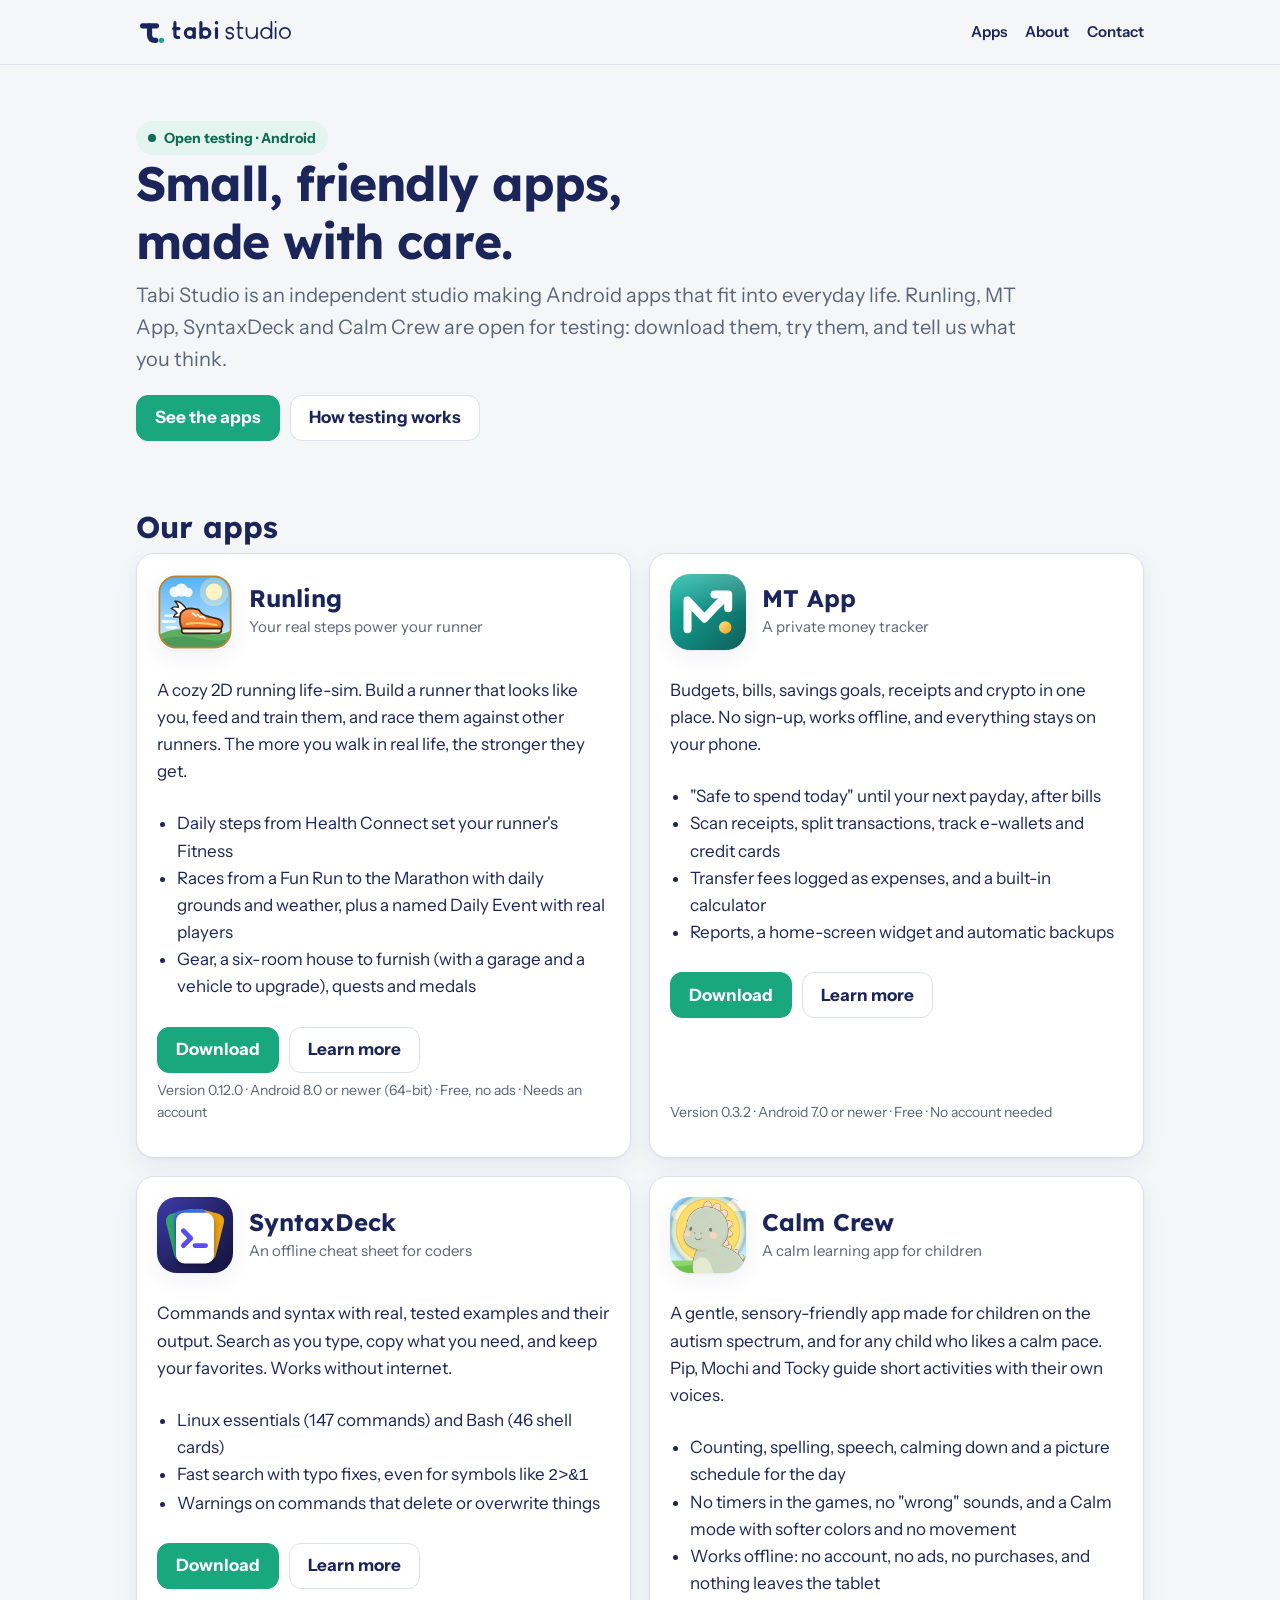
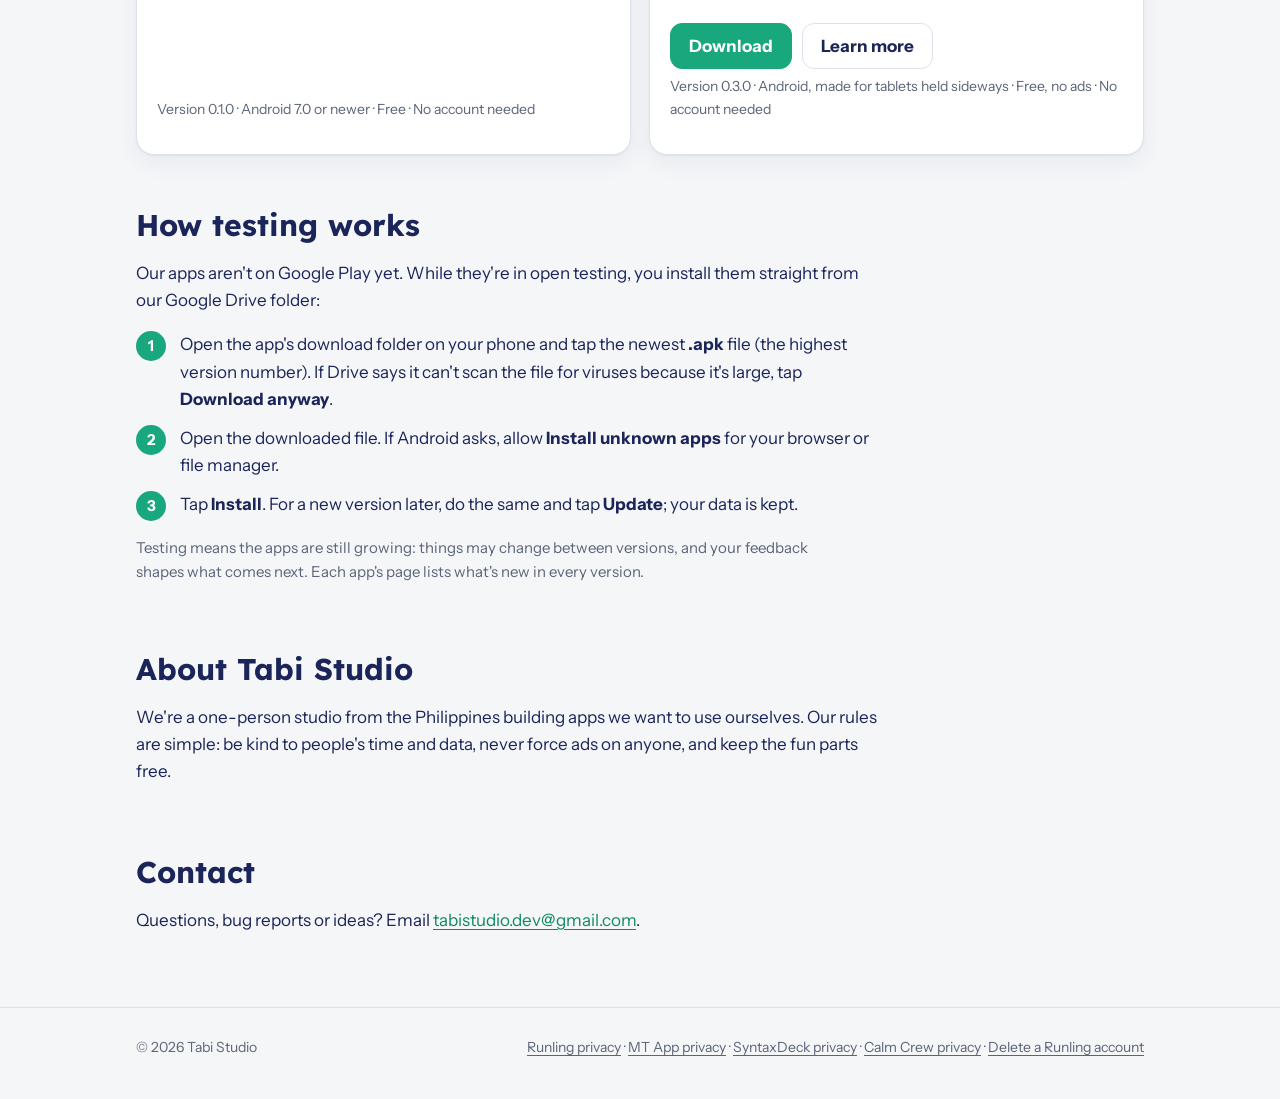
==== index.html @ c4db8eeb "updated Calm Crew to 0.3.0 LJT Co-Authored-By: Claude Opus 5.5 <noreply@anthropic.com>" ====
<!doctype html>
<html lang="en">
<head>
<meta charset="utf-8">
<meta name="viewport" content="width=device-width, initial-scale=1">
<title>Tabi Studio</title>
<meta name="description" content="Tabi Studio makes small, friendly Android apps: Runling, where your real steps power your runner, MT App, a private money tracker, SyntaxDeck, an offline cheat sheet for coders, and Calm Crew, a calm learning app for children. Runling, MT App, SyntaxDeck and Calm Crew are all open for testing.">
<meta property="og:title" content="Tabi Studio">
<meta property="og:description" content="Small, friendly Android apps: Runling, MT App, SyntaxDeck and Calm Crew are open for testing.">
<meta property="og:image" content="https://lextabi.github.io/tabistudio/assets/brand/social-card.png">
<link rel="icon" href="favicon-32.png" type="image/png">
<link rel="preconnect" href="https://fonts.googleapis.com">
<link rel="preconnect" href="https://fonts.gstatic.com" crossorigin>
<link rel="stylesheet" href="https://fonts.googleapis.com/css2?family=Instrument+Sans:wght@400;600;700&family=Lexend:wght@500;700&display=swap">
<link rel="stylesheet" href="style.css">
</head>
<body>
<header class="site-header">
  <div class="wrap">
    <a class="logo" href="./" aria-label="Tabi Studio home">
      <img class="on-light" src="assets/brand/tabi-lockup-color.svg" alt="tabi studio" width="159" height="30">
      <img class="on-dark" src="assets/brand/tabi-lockup-white.svg" alt="tabi studio" width="159" height="30">
    </a>
    <nav class="nav"><a href="#apps">Apps</a><a href="#about">About</a><a href="#contact">Contact</a></nav>
  </div>
</header>

<main class="site">
  <div class="wrap">
    <section class="hero">
      <span class="badge">Open testing · Android</span>
      <h1>Small, friendly apps,<br>made with care.</h1>
      <p class="lead">Tabi Studio is an independent studio making Android apps that fit into everyday life. Runling, MT App, SyntaxDeck and Calm Crew are open for testing: download them, try them, and tell us what you think.</p>
      <div class="buttons"><a class="btn primary" href="#apps">See the apps</a><a class="btn" href="#testing">How testing works</a></div>
    </section>

    <section id="apps">
      <h2>Our apps</h2>
      <div class="apps">
        <article class="card app-card">
          <div class="app-head">
            <img class="app-icon" src="assets/apps/runling.svg" alt="" width="76" height="76">
            <div><h3>Runling</h3><p>Your real steps power your runner</p></div>
          </div>
          <p>A cozy 2D running life-sim. Build a runner that looks like you, feed and train them, and race them against other runners. The more you walk in real life, the stronger they get.</p>
          <ul>
            <li>Daily steps from Health Connect set your runner's Fitness</li>
            <li>Races from a Fun Run to the Marathon with daily grounds and weather, plus a named Daily Event with real players</li>
            <li>Gear, a six-room house to furnish (with a garage and a vehicle to upgrade), quests and medals</li>
          </ul>
          <div class="buttons">
            <a class="btn primary" href="https://drive.google.com/drive/folders/1OKRJil2Vq85TlMJgisvNVxiQkPWyds1h?usp=sharing">Download</a>
            <a class="btn" href="runling/">Learn more</a>
          </div>
          <p class="meta">Version 0.12.0 · Android 8.0 or newer (64-bit) · Free, no ads · Needs an account</p>
        </article>

        <article class="card app-card">
          <div class="app-head">
            <img class="app-icon" src="assets/apps/mt-app.svg" alt="" width="76" height="76">
            <div><h3>MT App</h3><p>A private money tracker</p></div>
          </div>
          <p>Budgets, bills, savings goals, receipts and crypto in one place. No sign-up, works offline, and everything stays on your phone.</p>
          <ul>
            <li>"Safe to spend today" until your next payday, after bills</li>
            <li>Scan receipts, split transactions, track e-wallets and credit cards</li>
            <li>Transfer fees logged as expenses, and a built-in calculator</li>
            <li>Reports, a home-screen widget and automatic backups</li>
          </ul>
          <div class="buttons">
            <a class="btn primary" href="https://drive.google.com/drive/folders/1sWWszXSHRBOq0uFsS5x2ZFQ3K0VYuake?usp=sharing">Download</a>
            <a class="btn" href="mt-app/">Learn more</a>
          </div>
          <p class="meta">Version 0.3.2 · Android 7.0 or newer · Free · No account needed</p>
        </article>

        <article class="card app-card">
          <div class="app-head">
            <img class="app-icon" src="assets/apps/syntaxdeck.svg" alt="" width="76" height="76">
            <div><h3>SyntaxDeck</h3><p>An offline cheat sheet for coders</p></div>
          </div>
          <p>Commands and syntax with real, tested examples and their output. Search as you type, copy what you need, and keep your favorites. Works without internet.</p>
          <ul>
            <li>Linux essentials (147 commands) and Bash (46 shell cards)</li>
            <li>Fast search with typo fixes, even for symbols like <code>2&gt;&amp;1</code></li>
            <li>Warnings on commands that delete or overwrite things</li>
          </ul>
          <div class="buttons">
            <a class="btn primary" href="https://drive.google.com/drive/folders/1hxsgpmCCn9-vb1rR1pMUIoz9_aeh5L5P?usp=sharing">Download</a>
            <a class="btn" href="syntaxdeck/">Learn more</a>
          </div>
          <p class="meta">Version 0.1.0 · Android 7.0 or newer · Free · No account needed</p>
        </article>

        <article class="card app-card">
          <div class="app-head">
            <img class="app-icon" src="assets/apps/calm-crew.png" alt="" width="76" height="76">
            <div><h3>Calm Crew</h3><p>A calm learning app for children</p></div>
          </div>
          <p>A gentle, sensory-friendly app made for children on the autism spectrum, and for any child who likes a calm pace. Pip, Mochi and Tocky guide short activities with their own voices.</p>
          <ul>
            <li>Counting, spelling, speech, calming down and a picture schedule for the day</li>
            <li>No timers in the games, no "wrong" sounds, and a Calm mode with softer colors and no movement</li>
            <li>Works offline: no account, no ads, no purchases, and nothing leaves the tablet</li>
          </ul>
          <div class="buttons">
            <a class="btn primary" href="https://drive.google.com/drive/folders/1st54mq-C1MLj0puG_kujj8EophPT99qO?usp=sharing">Download</a>
            <a class="btn" href="calm-crew/">Learn more</a>
          </div>
          <p class="meta">Version 0.3.0 · Android, made for tablets held sideways · Free, no ads · No account needed</p>
        </article>
      </div>
    </section>

    <section id="testing">
      <h2>How testing works</h2>
      <p>Our apps aren't on Google Play yet. While they're in open testing, you install them straight from our Google Drive folder:</p>
      <ol class="steps">
        <li>Open the app's download folder on your phone and tap the newest <strong>.apk</strong> file (the highest version number). If Drive says it can't scan the file for viruses because it's large, tap <strong>Download anyway</strong>.</li>
        <li>Open the downloaded file. If Android asks, allow <strong>Install unknown apps</strong> for your browser or file manager.</li>
        <li>Tap <strong>Install</strong>. For a new version later, do the same and tap <strong>Update</strong>; your data is kept.</li>
      </ol>
      <p class="muted">Testing means the apps are still growing: things may change between versions, and your feedback shapes what comes next. Each app's page lists what's new in every version.</p>
    </section>

    <section id="about">
      <h2>About Tabi Studio</h2>
      <p>We're a one-person studio from the Philippines building apps we want to use ourselves. Our rules are simple: be kind to people's time and data, never force ads on anyone, and keep the fun parts free.</p>
    </section>

    <section id="contact">
      <h2>Contact</h2>
      <p>Questions, bug reports or ideas? Email <a href="mailto:tabistudio.dev@gmail.com">tabistudio.dev@gmail.com</a>.</p>
    </section>
  </div>
</main>

<footer class="site-footer">
  <div class="wrap">
    <span>&copy; 2026 Tabi Studio</span>
    <span><a href="runling/privacy.html">Runling privacy</a> · <a href="mt-app/#privacy">MT App privacy</a> · <a href="syntaxdeck/#privacy">SyntaxDeck privacy</a> · <a href="calm-crew/privacy.html">Calm Crew privacy</a> · <a href="runling/delete-account.html">Delete a Runling account</a></span>
  </div>
</footer>
</body>
</html>
---- style.css ----
/* Tabi Studio website (GitHub Pages). Brand kit v1: Indigo ink, Jade, Paper, Slate;
   Lexend for headings, Instrument Sans for text. Light and dark, phone first. */

:root {
  --ink: #1B2559;
  --jade: #19A77E;
  --jade-strong: #128763;
  --paper: #F4F6F8;
  --slate: #5B6478;
  --bg: var(--paper);
  --surface: #FFFFFF;
  --text: var(--ink);
  --muted: var(--slate);
  --line: #DDE2EA;
  --accent: var(--jade);
  --accent-text: #FFFFFF;
  --link: var(--jade-strong);
  --badge-bg: #E3F5EE;
  --badge-text: #0F6B51;
  --shadow: 0 1px 2px rgba(27, 37, 89, 0.06), 0 8px 24px rgba(27, 37, 89, 0.06);
  --radius: 18px;
  color-scheme: light;
}

@media (prefers-color-scheme: dark) {
  :root:not([data-theme="light"]) {
    --bg: #11173A;
    --surface: #1A2250;
    --text: #EEF1F8;
    --muted: #A7AEC6;
    --line: #2C3569;
    --accent: #3DCB9E;
    --accent-text: #0D1330;
    --link: #3DCB9E;
    --badge-bg: #173F43;
    --badge-text: #7BE3C1;
    --shadow: 0 1px 2px rgba(0, 0, 0, 0.3), 0 8px 24px rgba(0, 0, 0, 0.25);
    color-scheme: dark;
  }
}
:root[data-theme="dark"] {
  --bg: #11173A; --surface: #1A2250; --text: #EEF1F8; --muted: #A7AEC6; --line: #2C3569;
  --accent: #3DCB9E; --accent-text: #0D1330; --link: #3DCB9E; --badge-bg: #173F43; --badge-text: #7BE3C1;
  color-scheme: dark;
}

* { box-sizing: border-box; }
html { -webkit-text-size-adjust: 100%; }
body {
  margin: 0;
  background: var(--bg);
  color: var(--text);
  font: 17px/1.6 "Instrument Sans", system-ui, -apple-system, "Segoe UI", Roboto, sans-serif;
}
img { max-width: 100%; height: auto; }
a { color: var(--link); text-underline-offset: 3px; }
h1, h2, h3 { font-family: "Lexend", "Instrument Sans", system-ui, sans-serif; line-height: 1.2; margin: 0 0 8px; }
h1 { font-size: clamp(32px, 6vw, 48px); letter-spacing: -0.02em; }
h2 { font-size: clamp(24px, 4vw, 30px); margin-top: 8px; }
h3 { font-size: 20px; }
p, li { max-width: 68ch; }
.muted { color: var(--muted); font-size: 15px; }

/* Layout */
.wrap { max-width: 1040px; margin: 0 auto; padding: 0 16px; }
main { padding: 8px 0 48px; }
section { padding: 36px 0 8px; }

/* Header */
.site-header { position: sticky; top: 0; z-index: 10; background: color-mix(in srgb, var(--bg) 88%, transparent);
  backdrop-filter: blur(10px); border-bottom: 1px solid var(--line); }
.site-header .wrap { display: flex; align-items: center; justify-content: space-between; gap: 12px; height: 64px; }
.logo { display: inline-flex; align-items: center; }
.logo img { height: 30px; width: auto; }
.logo .on-dark { display: none; }
@media (prefers-color-scheme: dark) { :root:not([data-theme="light"]) .logo .on-light { display: none; } :root:not([data-theme="light"]) .logo .on-dark { display: inline; } }
:root[data-theme="dark"] .logo .on-light { display: none; }
:root[data-theme="dark"] .logo .on-dark { display: inline; }
.nav { display: flex; gap: 18px; font-weight: 600; font-size: 15px; }
.nav a { color: var(--text); text-decoration: none; }
.nav a:hover { color: var(--link); }

/* Hero */
.hero { padding: 48px 0 24px; }
.hero p.lead { font-size: 20px; color: var(--muted); margin: 8px 0 20px; }
.badge { display: inline-flex; align-items: center; gap: 8px; background: var(--badge-bg); color: var(--badge-text);
  font-weight: 700; font-size: 14px; padding: 6px 12px; border-radius: 999px; }
.badge::before { content: ""; width: 8px; height: 8px; border-radius: 50%; background: currentColor; }

/* Buttons */
.buttons { display: flex; flex-wrap: wrap; gap: 10px; margin-top: 14px; }
.btn { display: inline-flex; align-items: center; justify-content: center; gap: 8px; min-height: 46px; padding: 0 18px;
  border-radius: 12px; font-weight: 700; text-decoration: none; border: 1.5px solid var(--line); color: var(--text); background: var(--surface); }
.btn:hover { border-color: var(--accent); }
.btn.primary { background: var(--accent); color: var(--accent-text); border-color: var(--accent); }
.btn.primary:hover { filter: brightness(1.05); }

/* Cards */
.card { background: var(--surface); border: 1px solid var(--line); border-radius: var(--radius); padding: 20px; margin: 16px 0; box-shadow: var(--shadow); }
.apps { display: grid; grid-template-columns: 1fr; gap: 18px; }
@media (min-width: 820px) { .apps { grid-template-columns: 1fr 1fr; } }
.app-card { display: flex; flex-direction: column; margin: 0; }
.app-head { display: flex; gap: 16px; align-items: center; margin-bottom: 10px; }
.app-icon { width: 76px; height: 76px; border-radius: 20px; flex: none; box-shadow: var(--shadow); }
.app-head h3 { margin: 0; font-size: 24px; }
.app-head p { margin: 2px 0 0; color: var(--muted); font-size: 15px; }
.app-card ul { padding-left: 20px; margin: 8px 0 12px; }
.app-card .meta { color: var(--muted); font-size: 14px; margin-top: auto; padding-top: 6px; }

/* Screenshots: a row that scrolls sideways on phones */
.shots { display: flex; gap: 14px; overflow-x: auto; padding: 6px 2px 14px; scroll-snap-type: x mandatory; }
.shots img { height: 420px; width: auto; border-radius: 16px; border: 1px solid var(--line); scroll-snap-align: start; flex: none; }
@media (max-width: 600px) { .shots img { height: 340px; } }

/* Steps and features */
.steps { counter-reset: step; list-style: none; padding: 0; }
.steps li { counter-increment: step; position: relative; padding-left: 44px; margin: 12px 0; }
.steps li::before { content: counter(step); position: absolute; left: 0; top: 0; width: 30px; height: 30px; border-radius: 50%;
  background: var(--accent); color: var(--accent-text); font-weight: 800; display: grid; place-items: center; font-size: 15px; }
.features { display: grid; grid-template-columns: 1fr; gap: 12px; }
@media (min-width: 720px) { .features { grid-template-columns: 1fr 1fr; } }
.features .card { margin: 0; }
.features h3 { font-size: 17px; margin-bottom: 4px; }
.features p { margin: 0; color: var(--muted); font-size: 15px; }

/* Tables (privacy pages) */
table { border-collapse: collapse; width: 100%; font-size: 15px; }
th, td { text-align: left; vertical-align: top; padding: 9px 10px; border-bottom: 1px solid var(--line); }
.table-wrap { overflow-x: auto; }

/* Older page header (privacy pages) */
header:not(.site-header) { display: flex; align-items: baseline; justify-content: space-between; gap: 12px; flex-wrap: wrap; margin: 24px 0; }
header a.brand { font-family: "Lexend", sans-serif; font-weight: 700; color: var(--text); text-decoration: none; font-size: 20px; }
body > main:not(.site) { max-width: 760px; margin: 0 auto; padding: 0 16px 64px; }
body > main:not(.site) h2 { margin-top: 32px; }

/* Footer */
.site-footer { border-top: 1px solid var(--line); padding: 28px 0 40px; color: var(--muted); font-size: 14px; }
.site-footer .wrap { display: flex; flex-wrap: wrap; justify-content: space-between; gap: 12px; }
.site-footer a { color: var(--muted); }
footer:not(.site-footer) { margin-top: 48px; color: var(--muted); font-size: 14px; }

/* Narrow phones (360-420 px): a smaller logo and menu, and long file names may wrap. */
@media (max-width: 420px) {
  .logo img { height: 25px; }
  .nav { gap: 12px; font-size: 14px; }
}
code { overflow-wrap: anywhere; }
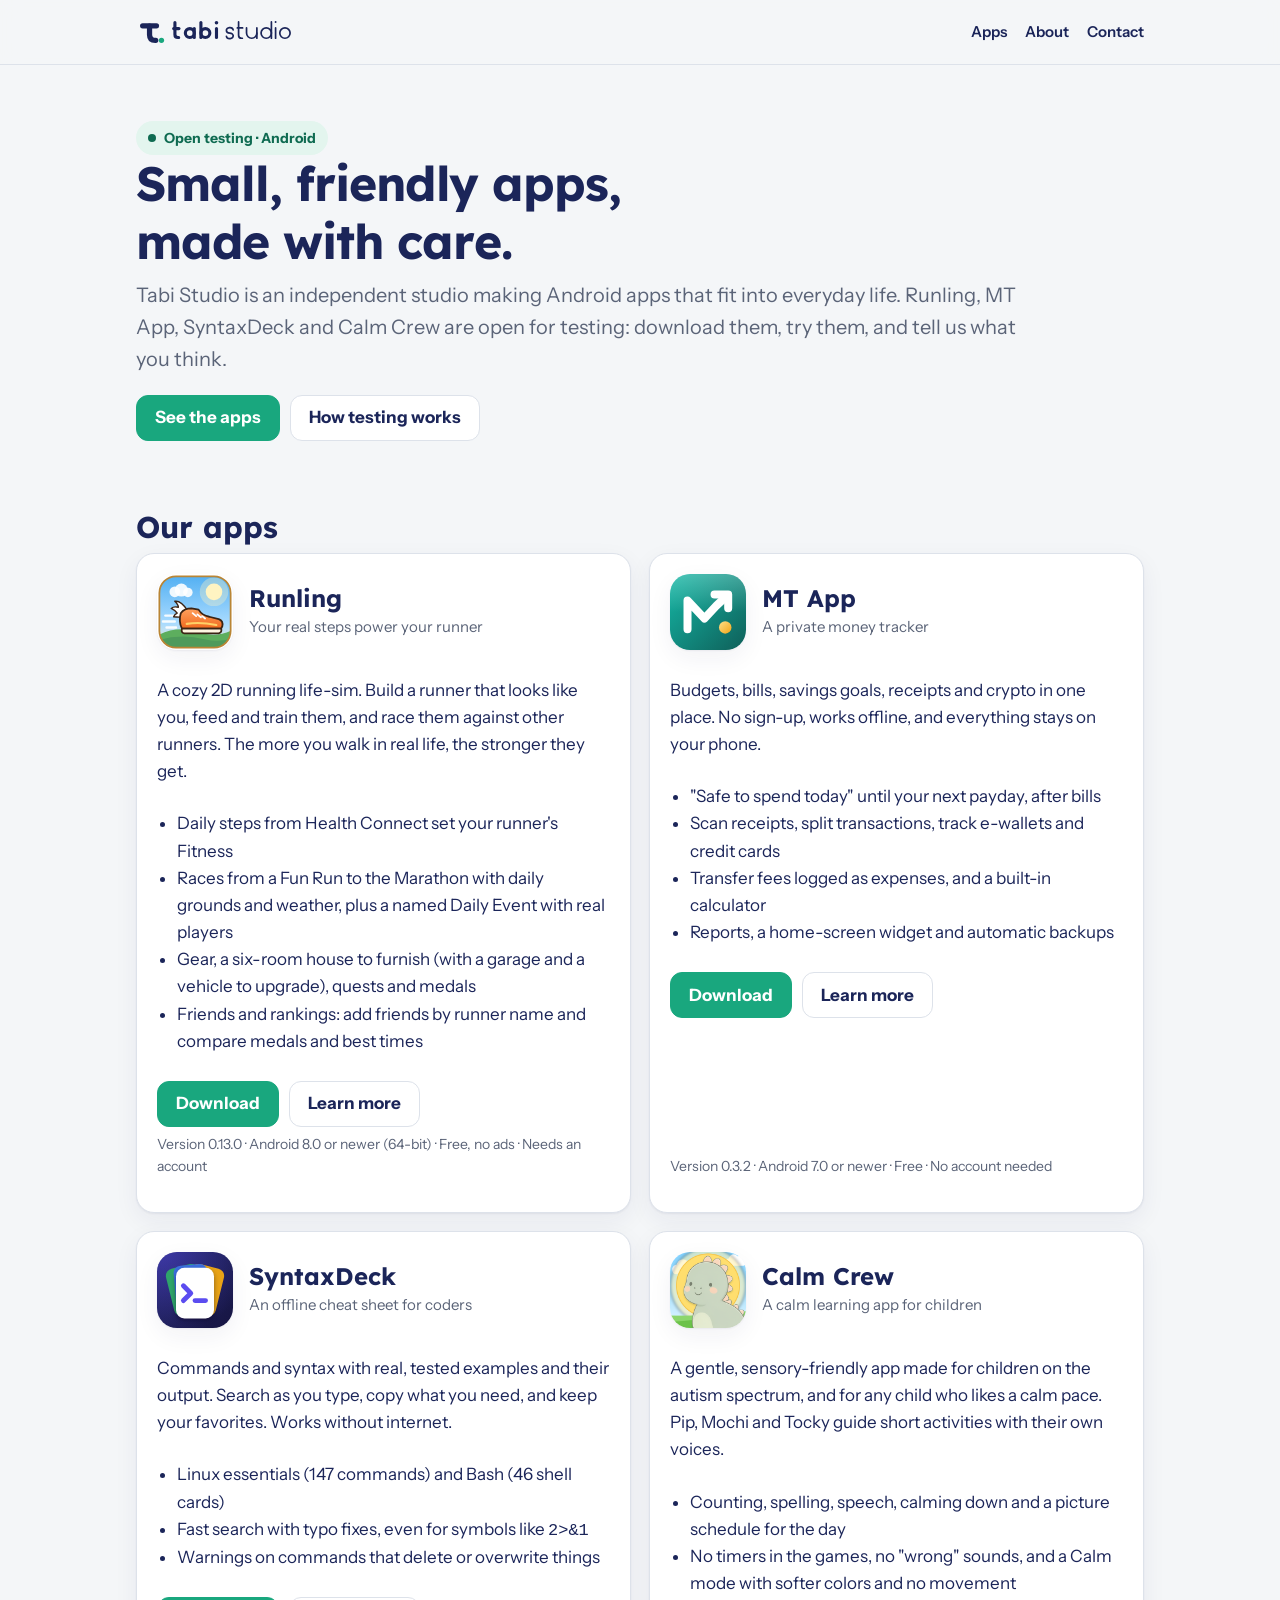
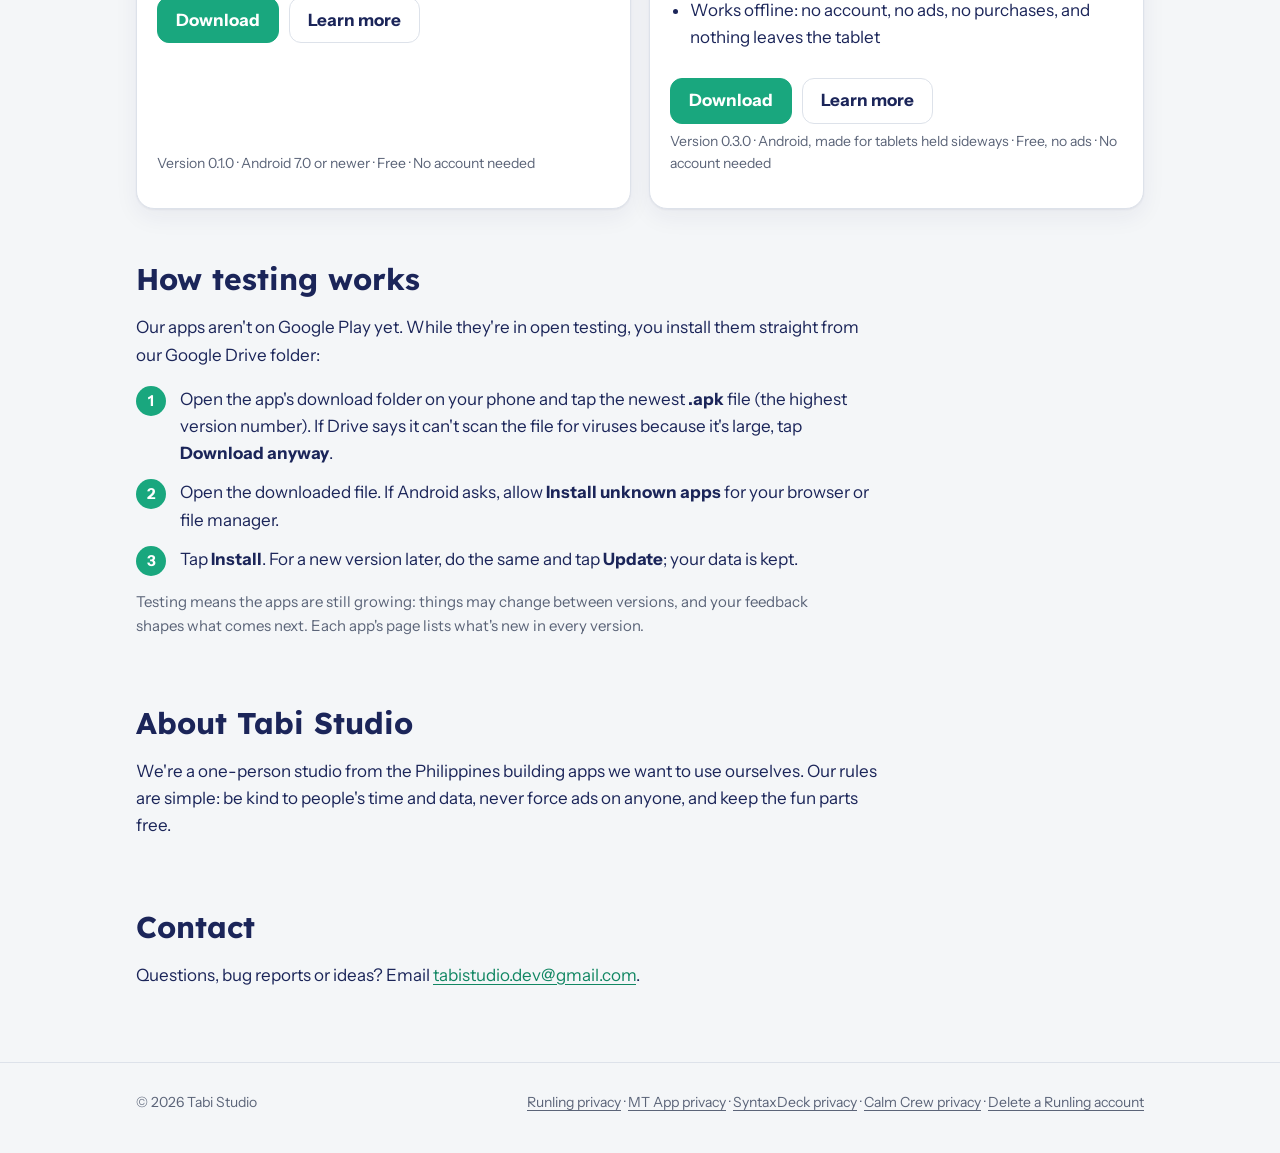
==== commit b48afe2c: "updated Runling to 0.13.0 LJT Changelog entry with the APK checksum, version on the home card and Ru" ====
--- a/index.html
+++ b/index.html
@@ -47,12 +47,13 @@
             <li>Daily steps from Health Connect set your runner's Fitness</li>
             <li>Races from a Fun Run to the Marathon with daily grounds and weather, plus a named Daily Event with real players</li>
             <li>Gear, a six-room house to furnish (with a garage and a vehicle to upgrade), quests and medals</li>
+            <li>Friends and rankings: add friends by runner name and compare medals and best times</li>
           </ul>
           <div class="buttons">
             <a class="btn primary" href="https://drive.google.com/drive/folders/1OKRJil2Vq85TlMJgisvNVxiQkPWyds1h?usp=sharing">Download</a>
             <a class="btn" href="runling/">Learn more</a>
           </div>
-          <p class="meta">Version 0.12.0 · Android 8.0 or newer (64-bit) · Free, no ads · Needs an account</p>
+          <p class="meta">Version 0.13.0 · Android 8.0 or newer (64-bit) · Free, no ads · Needs an account</p>
         </article>
 
         <article class="card app-card">
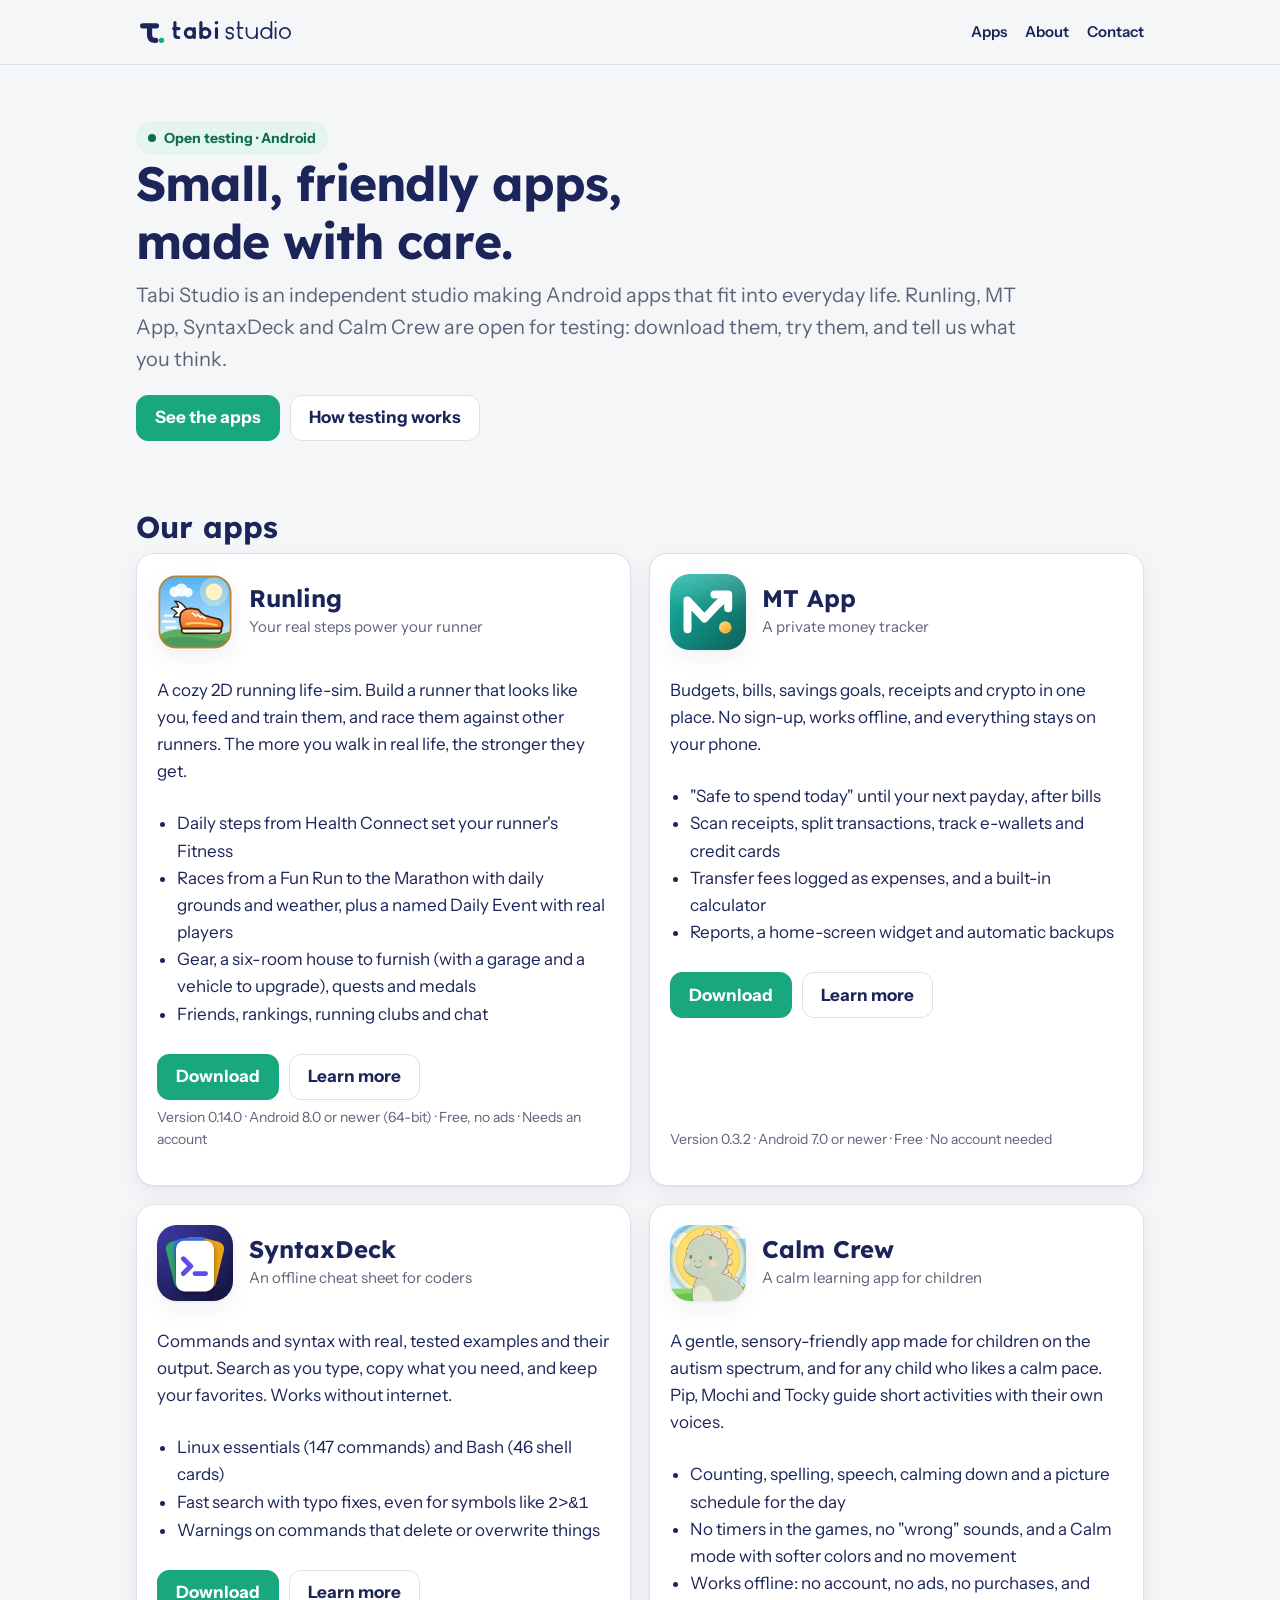
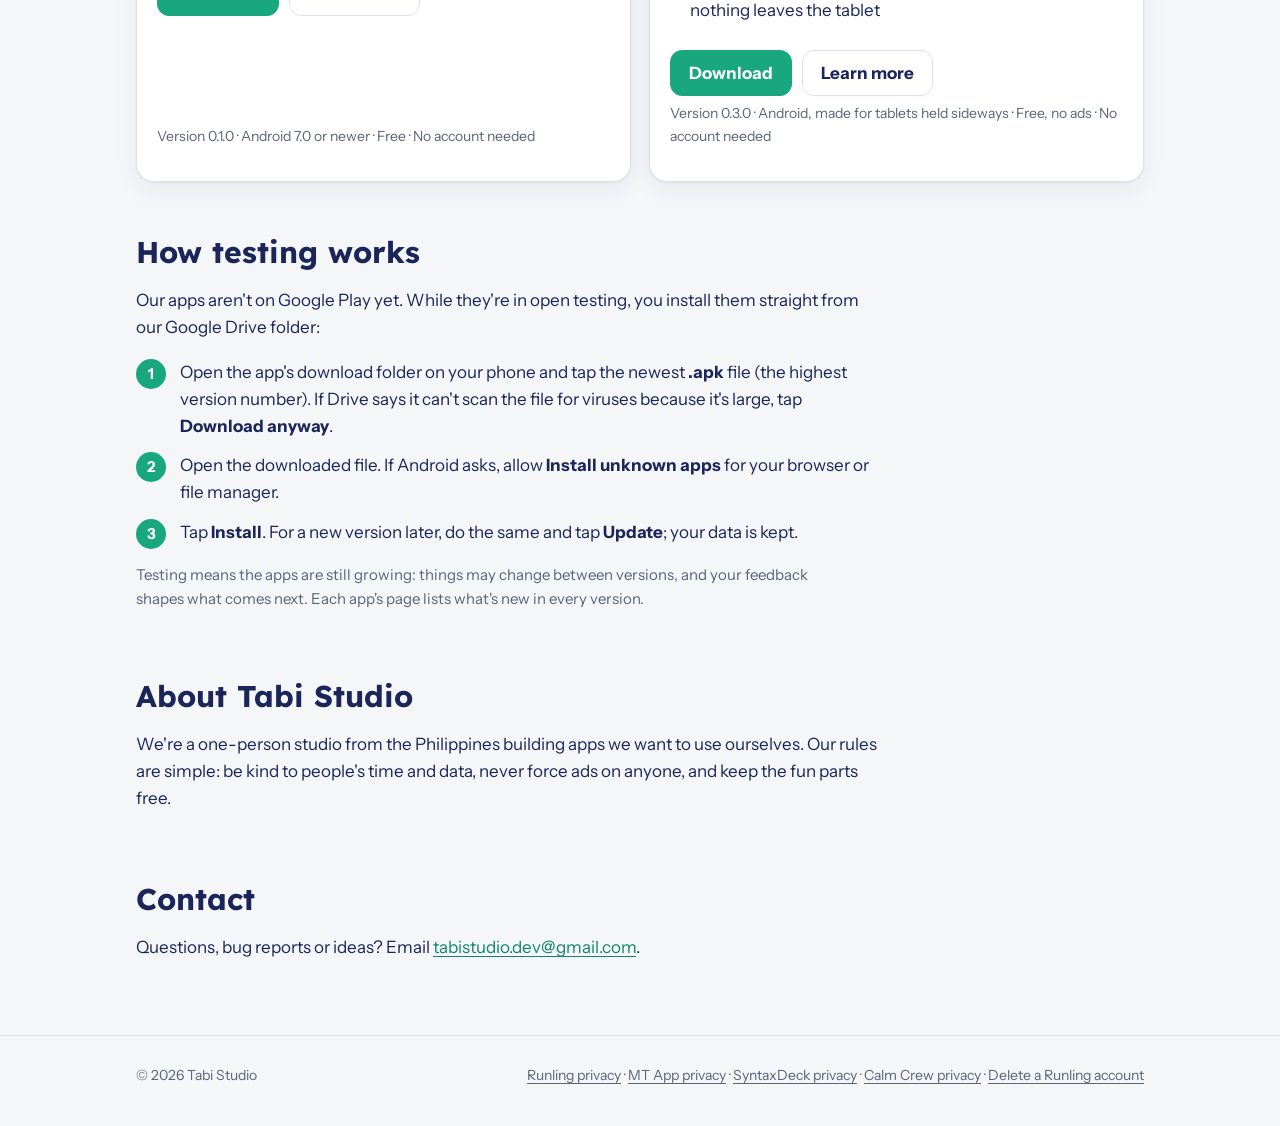
==== commit ca4198dc: "updated Runling to 0.14.0 LJT Changelog entry for running clubs and chat (with the APK checksum and " ====
--- a/index.html
+++ b/index.html
@@ -47,13 +47,13 @@
             <li>Daily steps from Health Connect set your runner's Fitness</li>
             <li>Races from a Fun Run to the Marathon with daily grounds and weather, plus a named Daily Event with real players</li>
             <li>Gear, a six-room house to furnish (with a garage and a vehicle to upgrade), quests and medals</li>
-            <li>Friends and rankings: add friends by runner name and compare medals and best times</li>
+            <li>Friends, rankings, running clubs and chat</li>
           </ul>
           <div class="buttons">
             <a class="btn primary" href="https://drive.google.com/drive/folders/1OKRJil2Vq85TlMJgisvNVxiQkPWyds1h?usp=sharing">Download</a>
             <a class="btn" href="runling/">Learn more</a>
           </div>
-          <p class="meta">Version 0.13.0 · Android 8.0 or newer (64-bit) · Free, no ads · Needs an account</p>
+          <p class="meta">Version 0.14.0 · Android 8.0 or newer (64-bit) · Free, no ads · Needs an account</p>
         </article>
 
         <article class="card app-card">
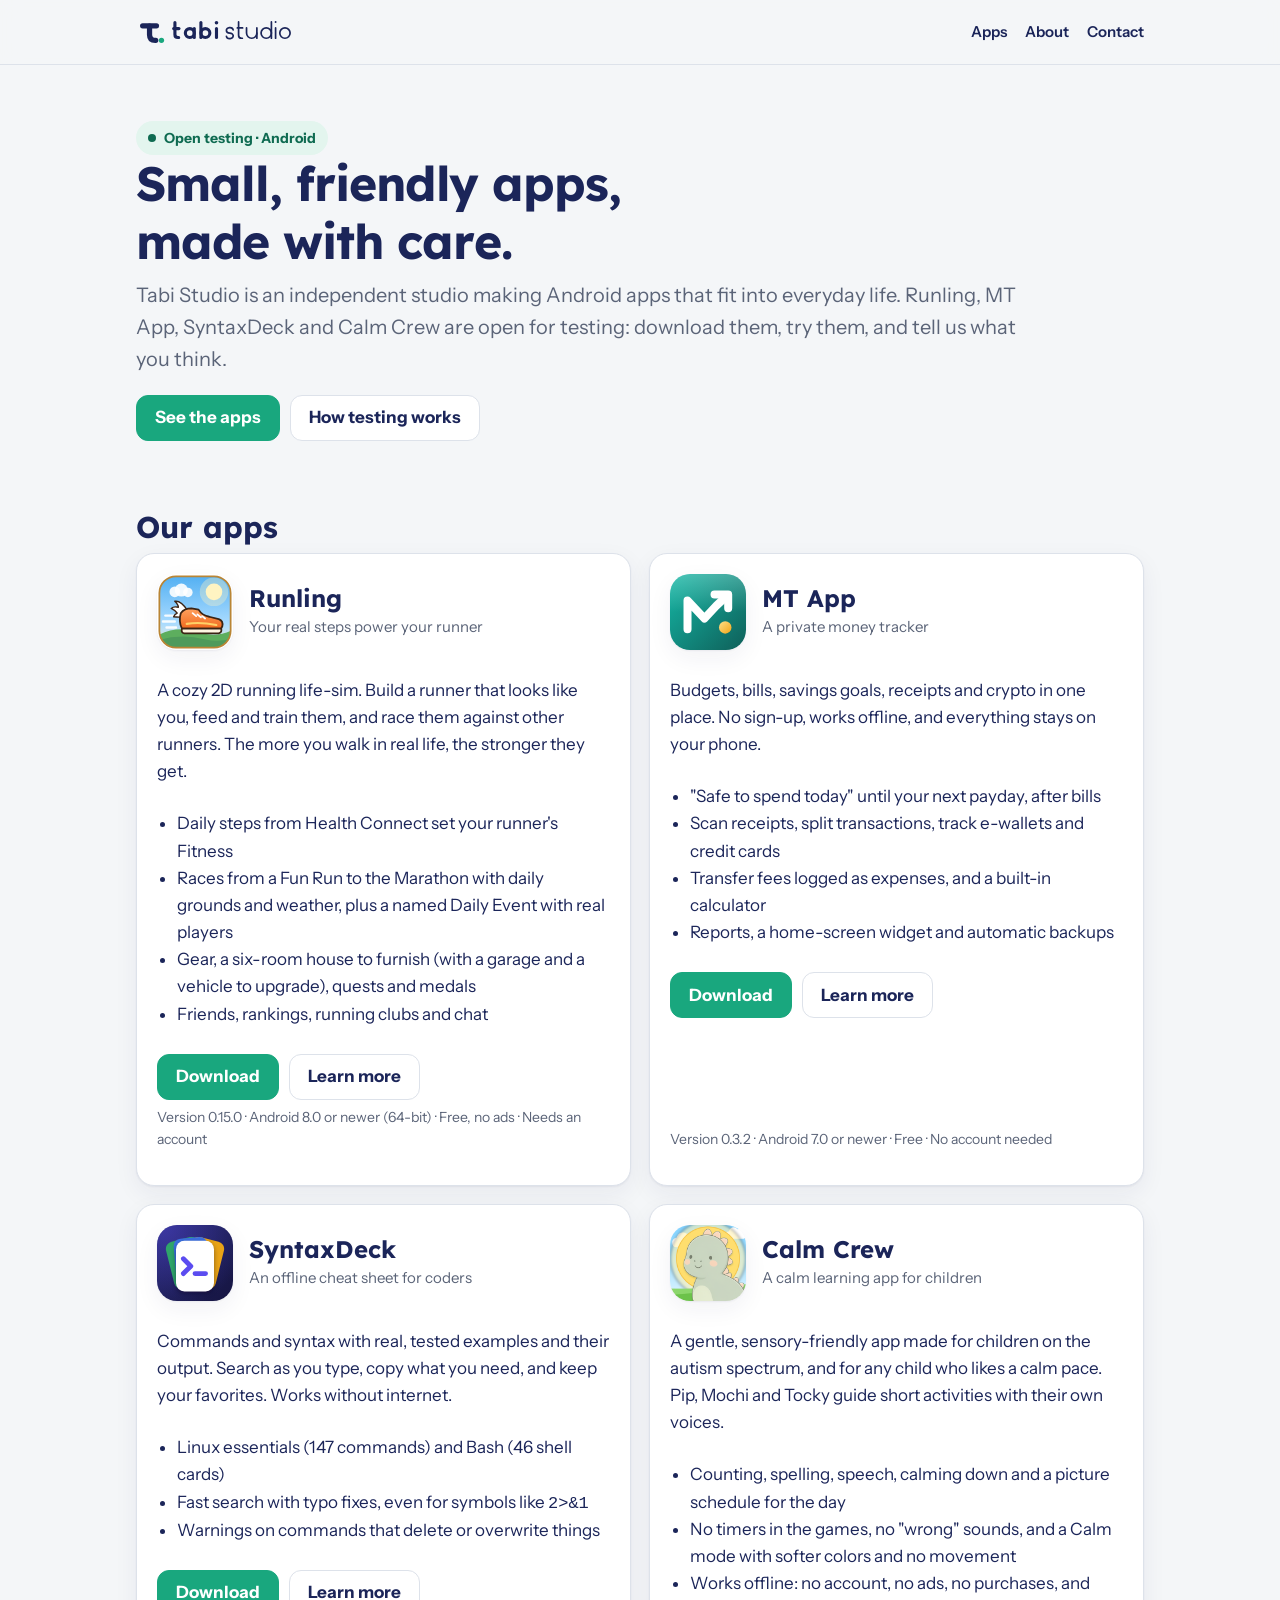
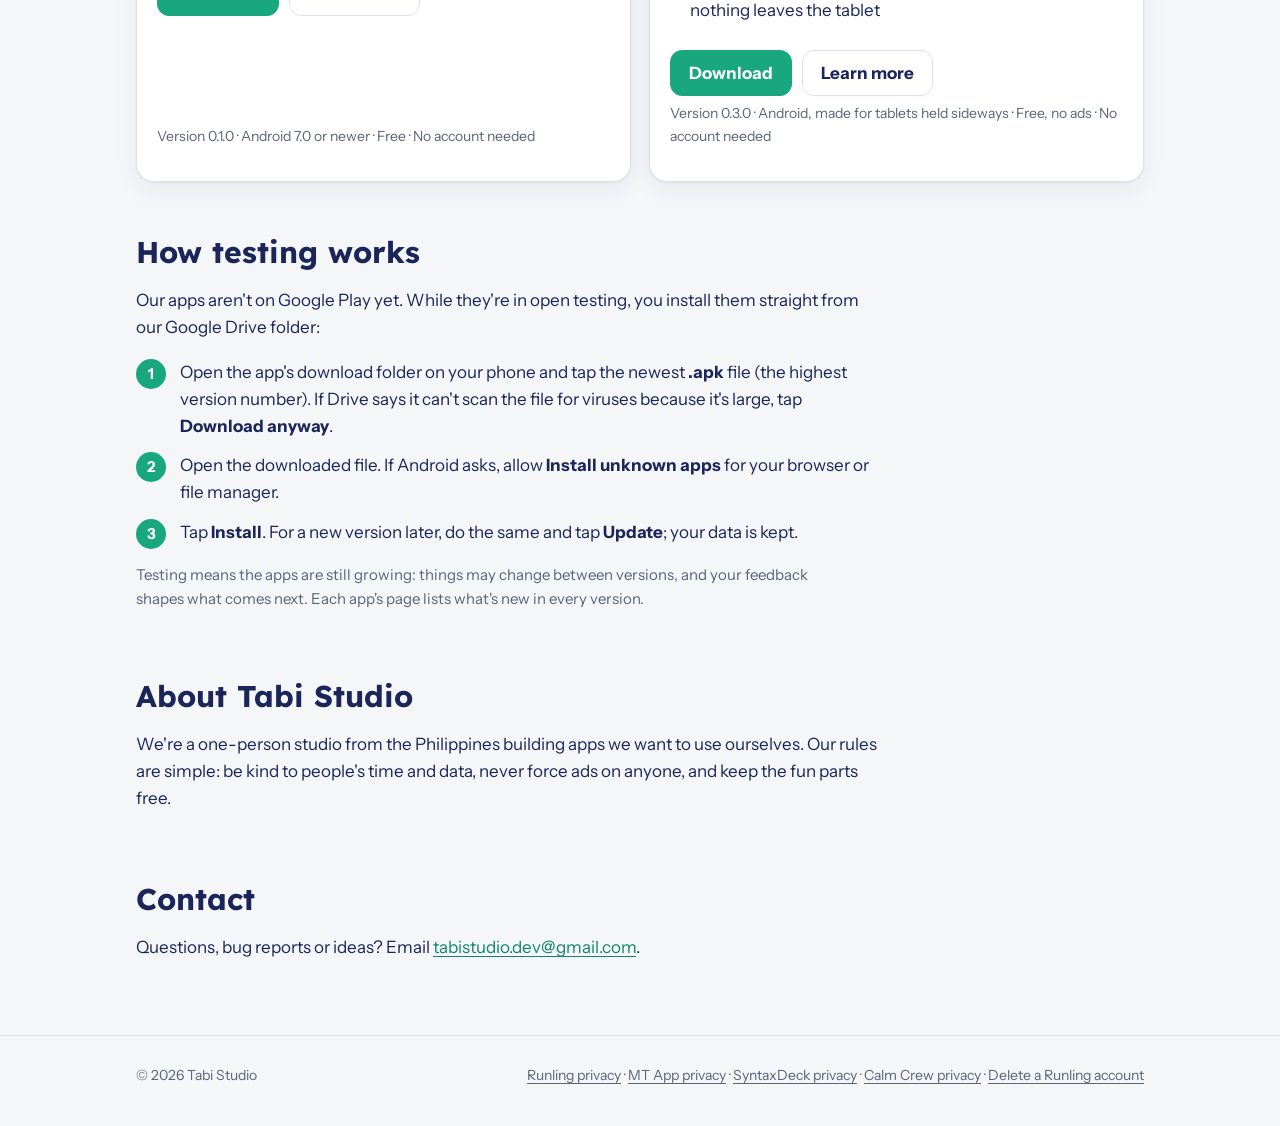
==== commit 7a65fbf3: "updated Runling to 0.15.0 LJT" ====
--- a/index.html
+++ b/index.html
@@ -53,7 +53,7 @@
             <a class="btn primary" href="https://drive.google.com/drive/folders/1OKRJil2Vq85TlMJgisvNVxiQkPWyds1h?usp=sharing">Download</a>
             <a class="btn" href="runling/">Learn more</a>
           </div>
-          <p class="meta">Version 0.14.0 · Android 8.0 or newer (64-bit) · Free, no ads · Needs an account</p>
+          <p class="meta">Version 0.15.0 · Android 8.0 or newer (64-bit) · Free, no ads · Needs an account</p>
         </article>
 
         <article class="card app-card">
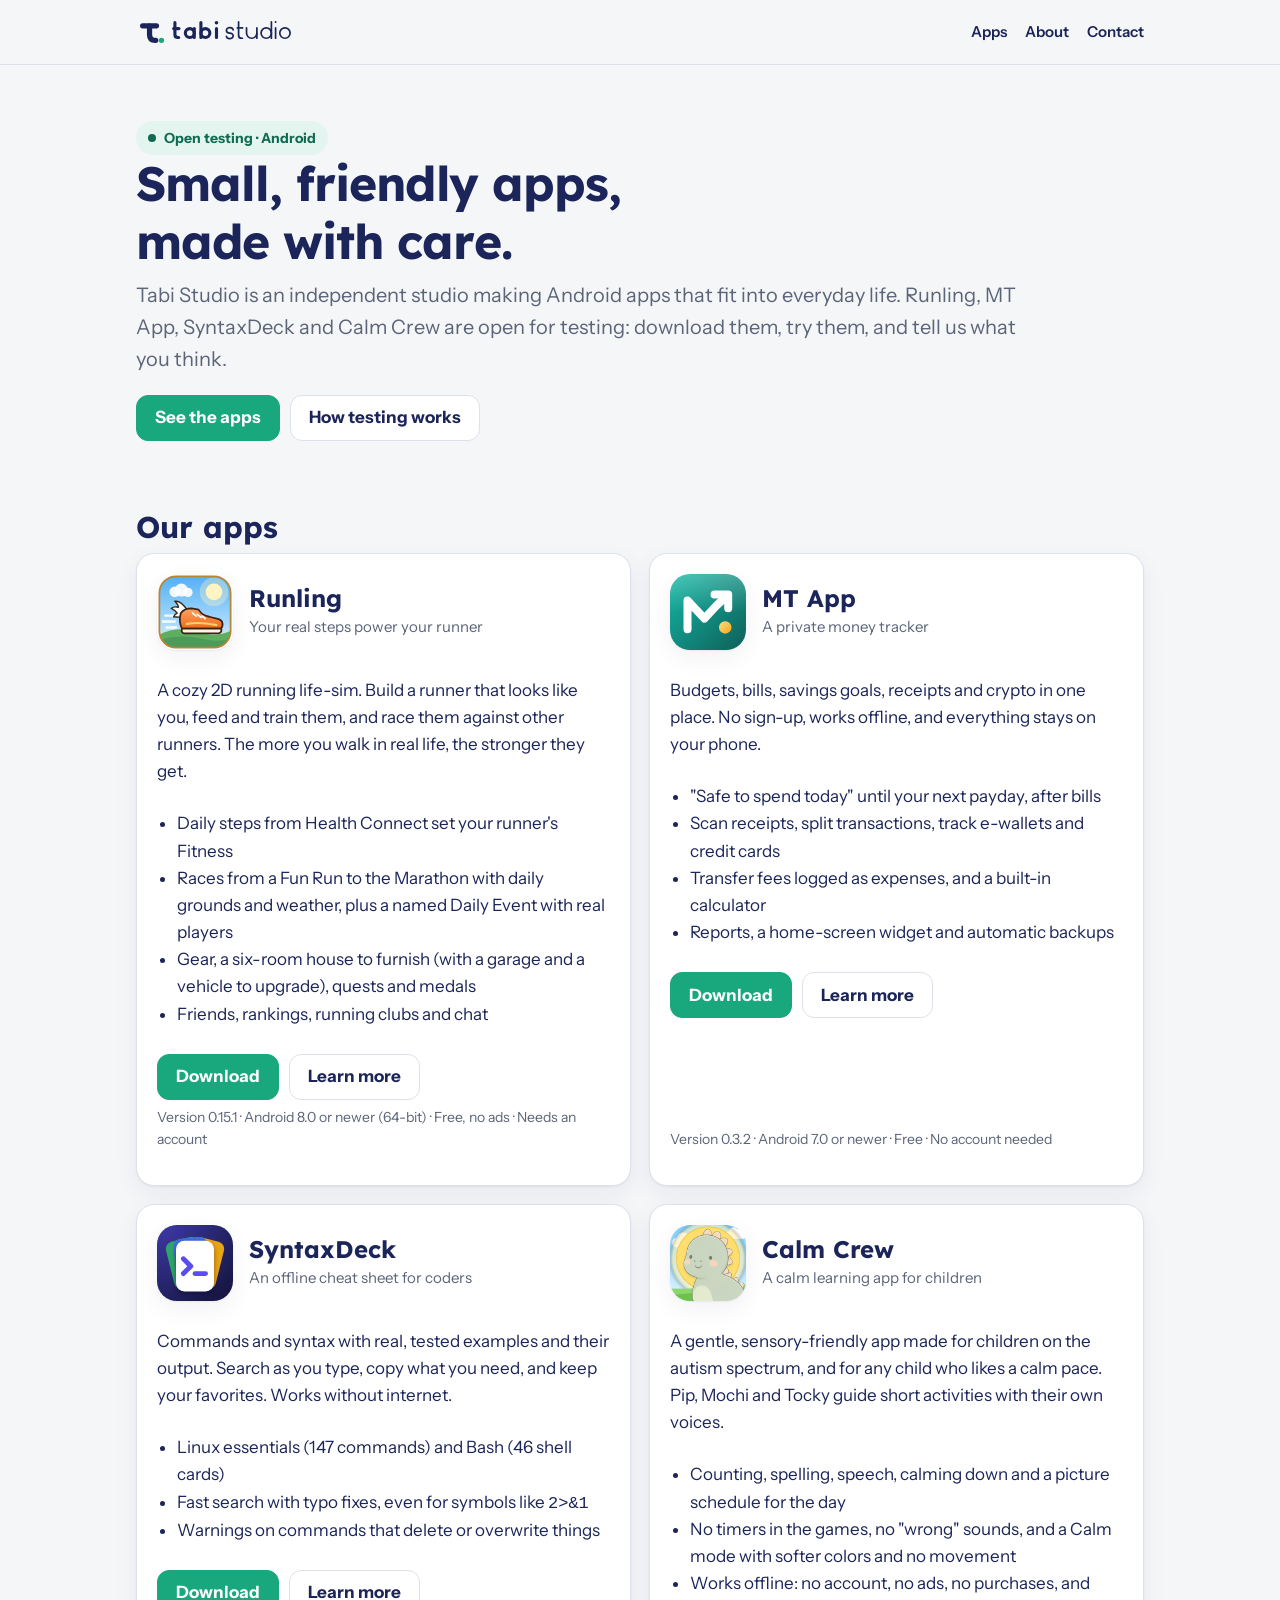
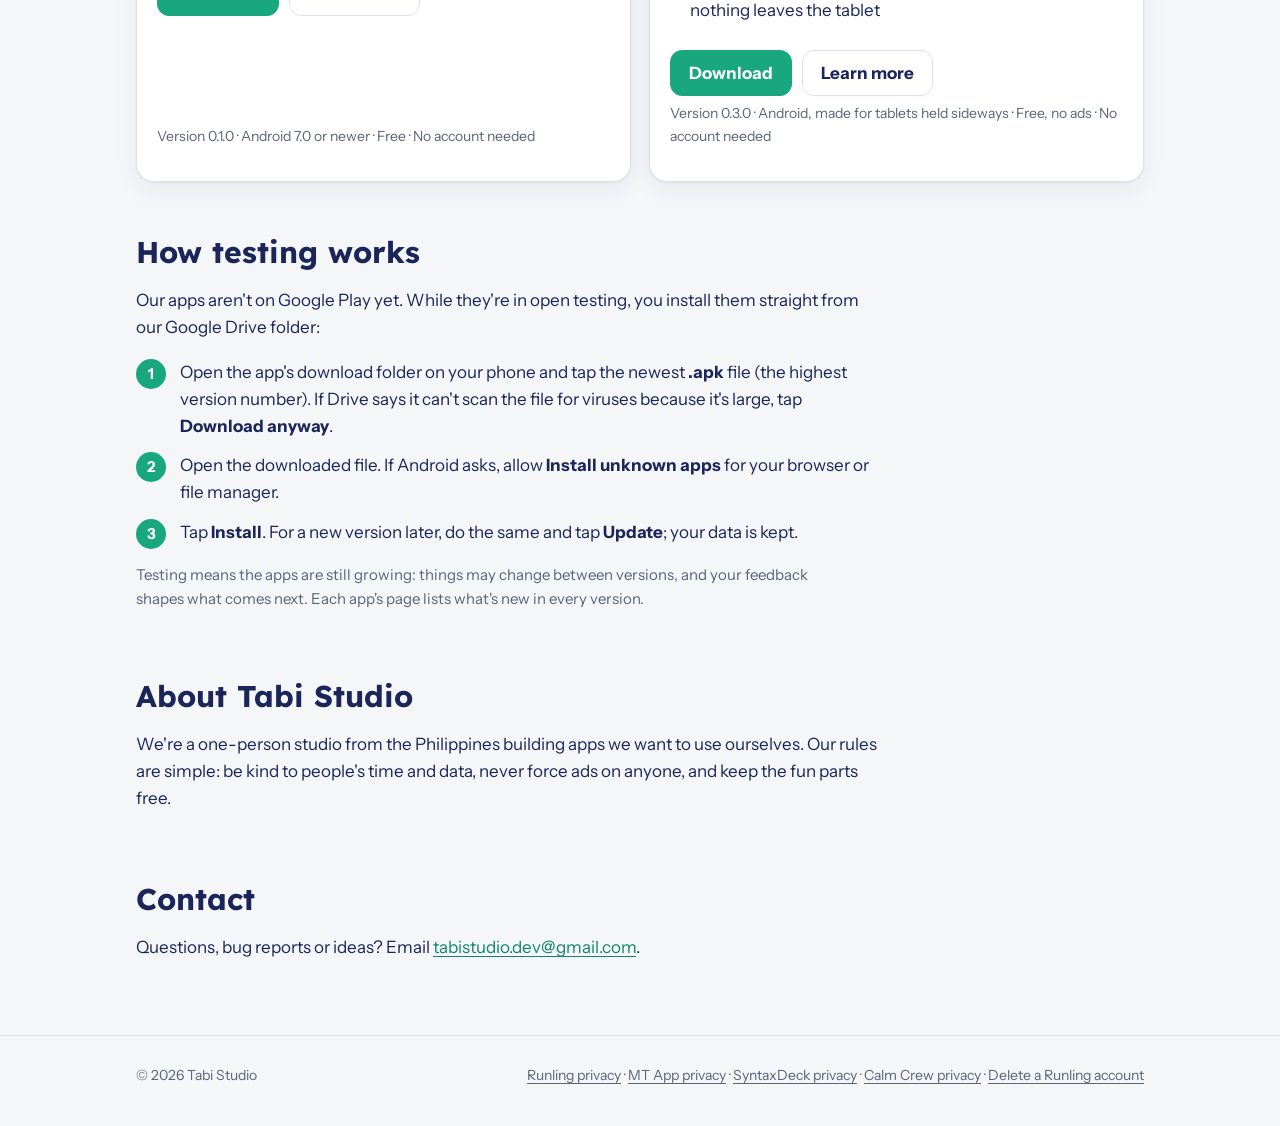
==== commit 3e8bd5b2: "updated Runling to 0.15.1 LJT" ====
--- a/index.html
+++ b/index.html
@@ -53,7 +53,7 @@
             <a class="btn primary" href="https://drive.google.com/drive/folders/1OKRJil2Vq85TlMJgisvNVxiQkPWyds1h?usp=sharing">Download</a>
             <a class="btn" href="runling/">Learn more</a>
           </div>
-          <p class="meta">Version 0.15.0 · Android 8.0 or newer (64-bit) · Free, no ads · Needs an account</p>
+          <p class="meta">Version 0.15.1 · Android 8.0 or newer (64-bit) · Free, no ads · Needs an account</p>
         </article>
 
         <article class="card app-card">
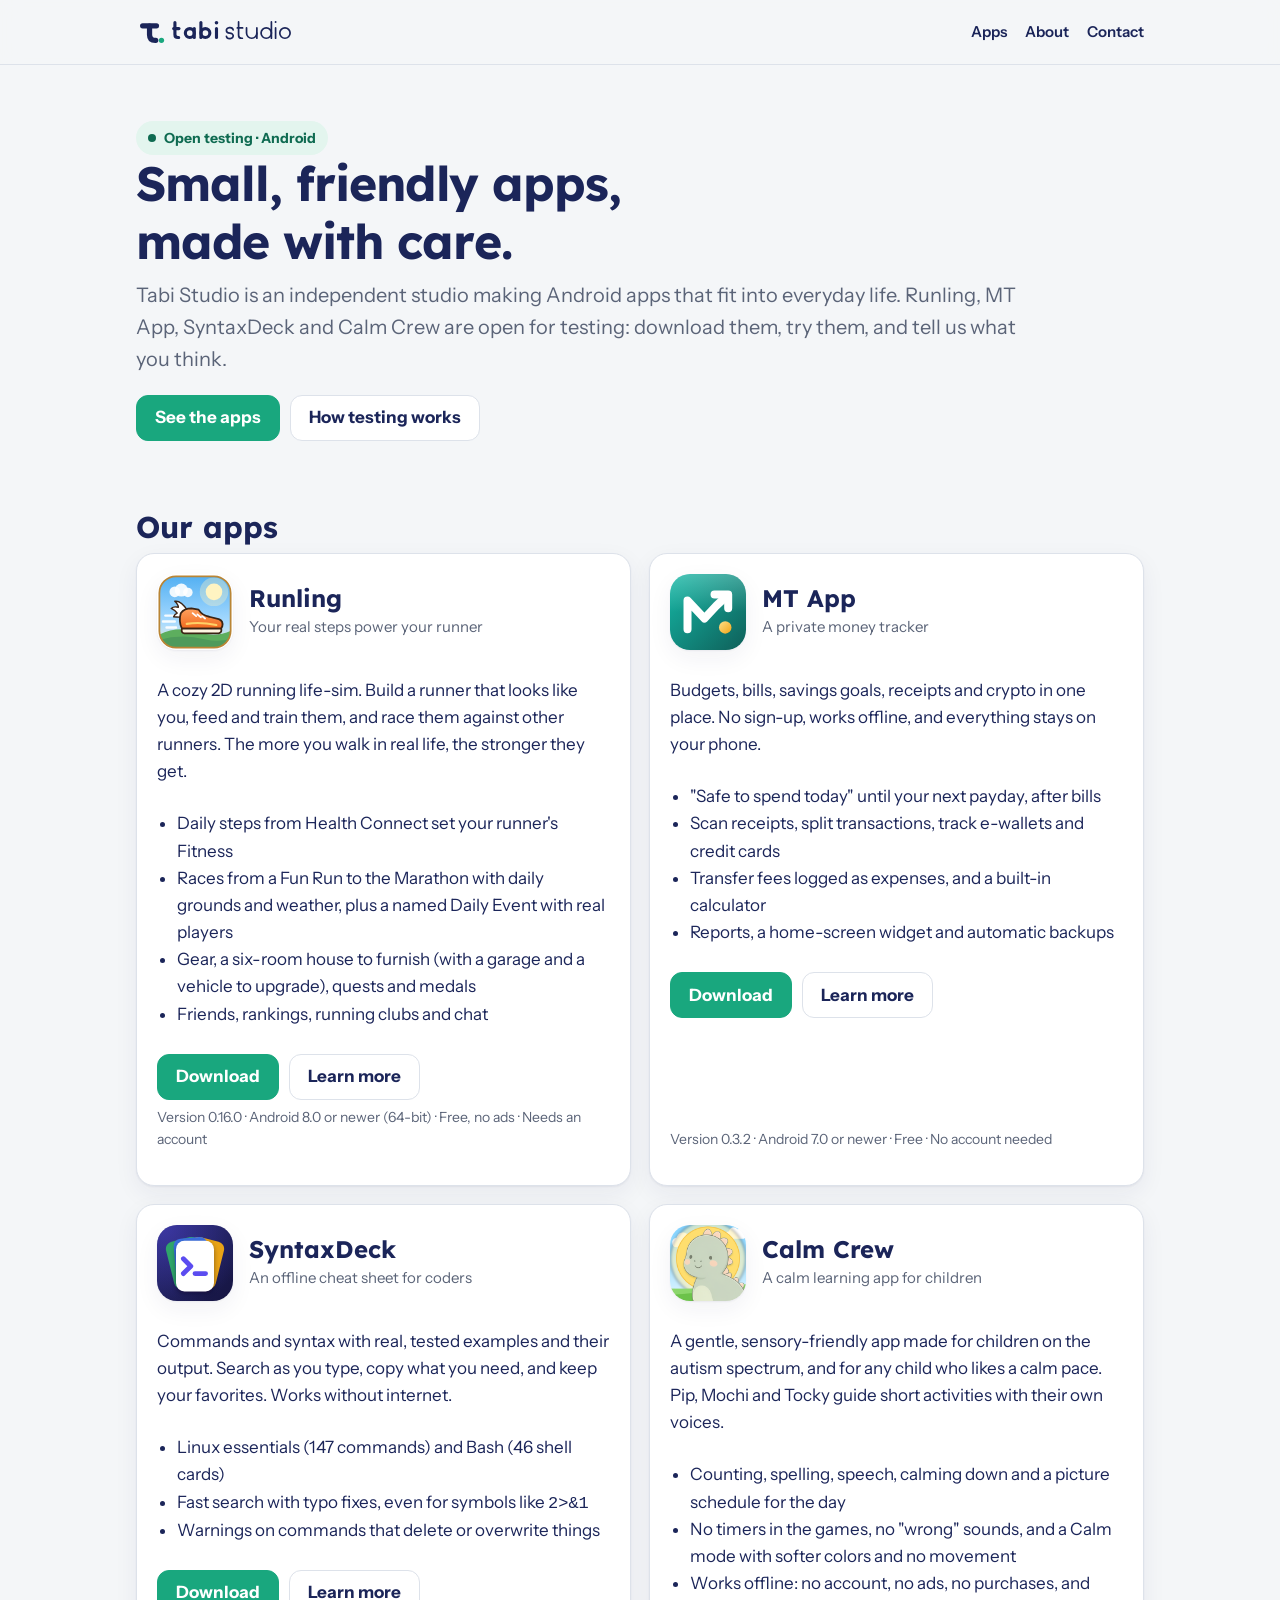
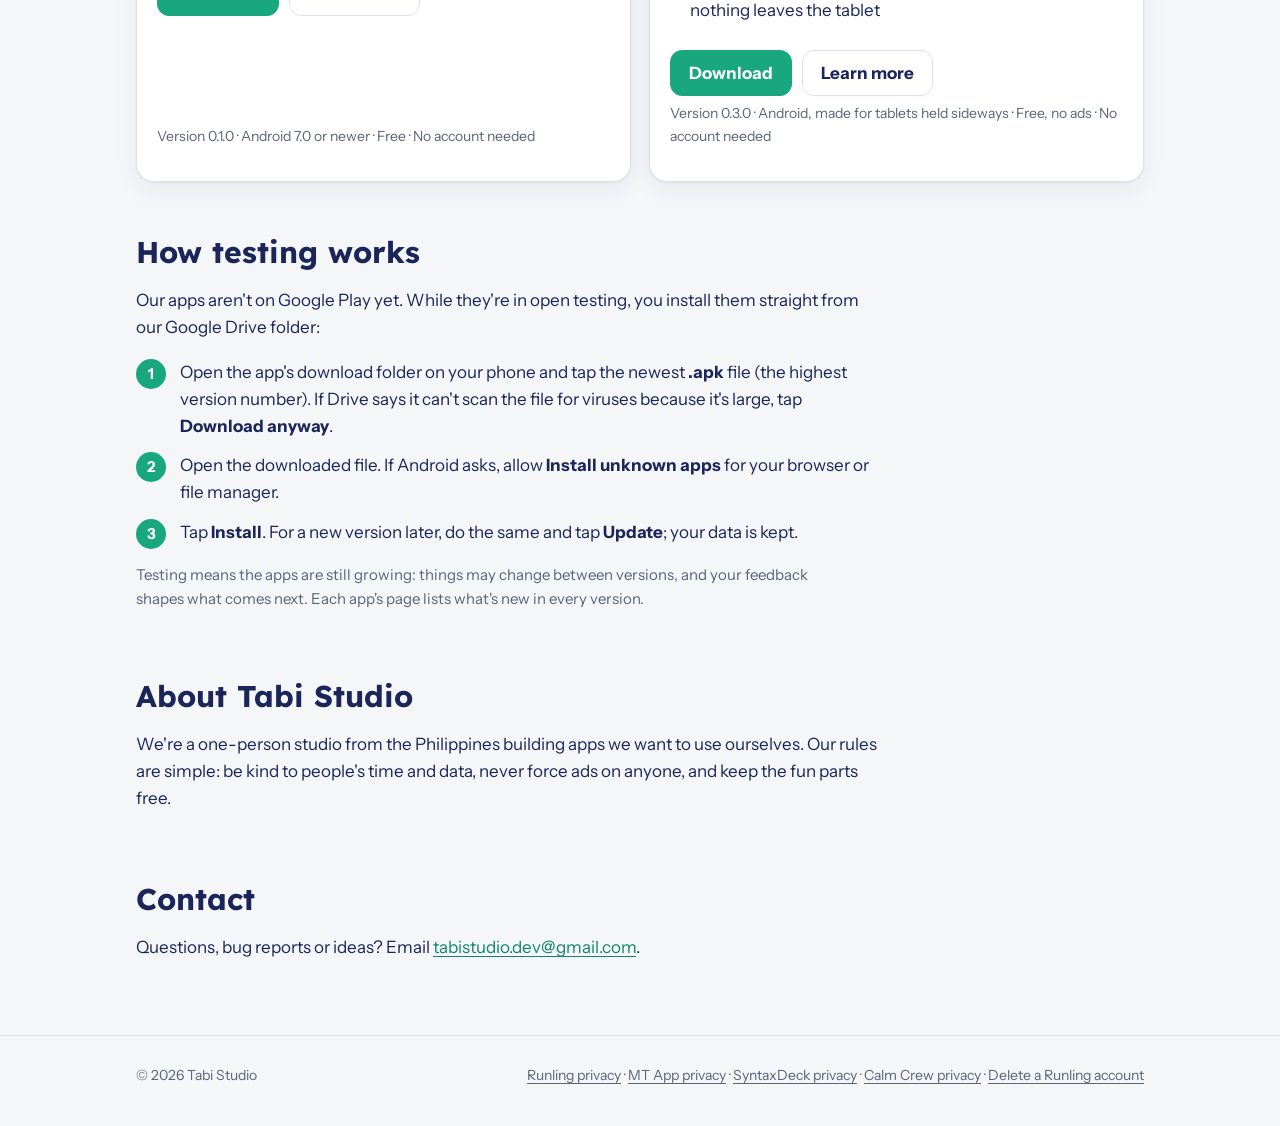
==== commit 7f13177c: "updated Runling to 0.16.0 LJT" ====
--- a/index.html
+++ b/index.html
@@ -53,7 +53,7 @@
             <a class="btn primary" href="https://drive.google.com/drive/folders/1OKRJil2Vq85TlMJgisvNVxiQkPWyds1h?usp=sharing">Download</a>
             <a class="btn" href="runling/">Learn more</a>
           </div>
-          <p class="meta">Version 0.15.1 · Android 8.0 or newer (64-bit) · Free, no ads · Needs an account</p>
+          <p class="meta">Version 0.16.0 · Android 8.0 or newer (64-bit) · Free, no ads · Needs an account</p>
         </article>
 
         <article class="card app-card">
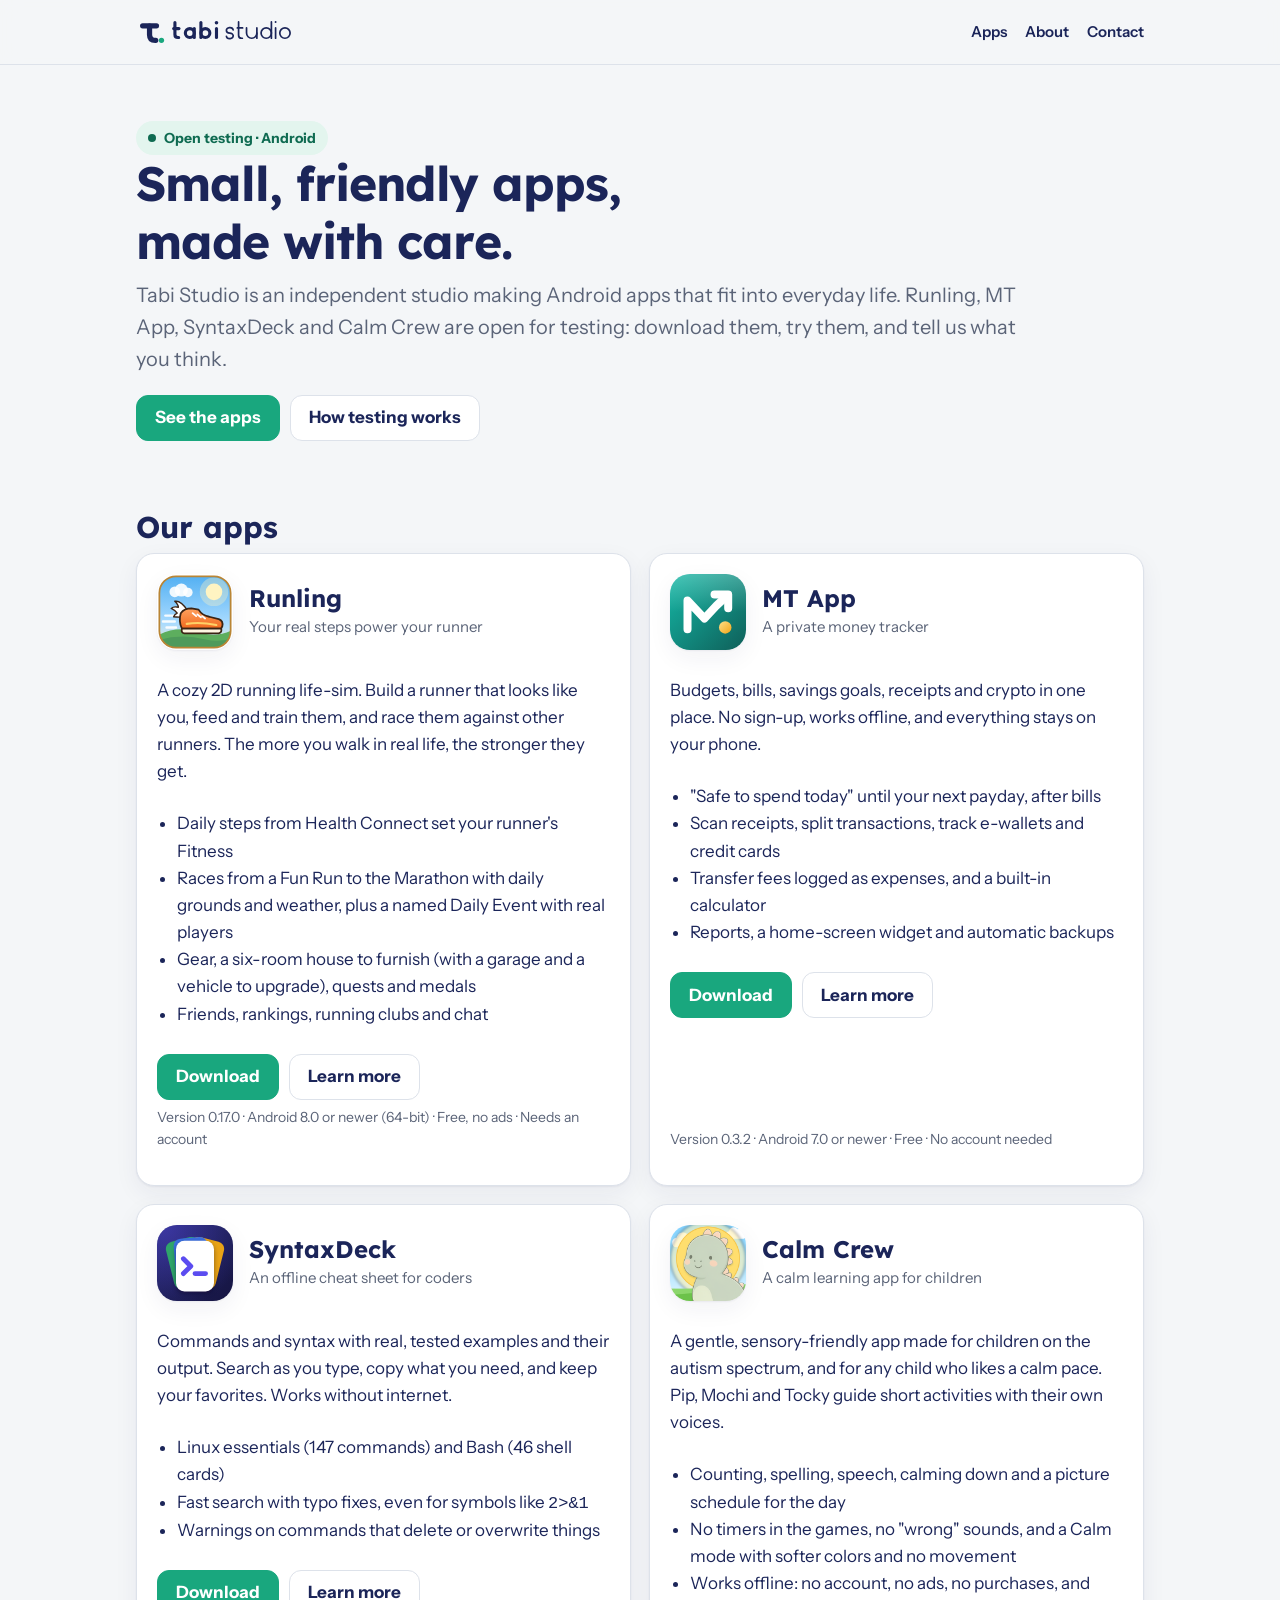
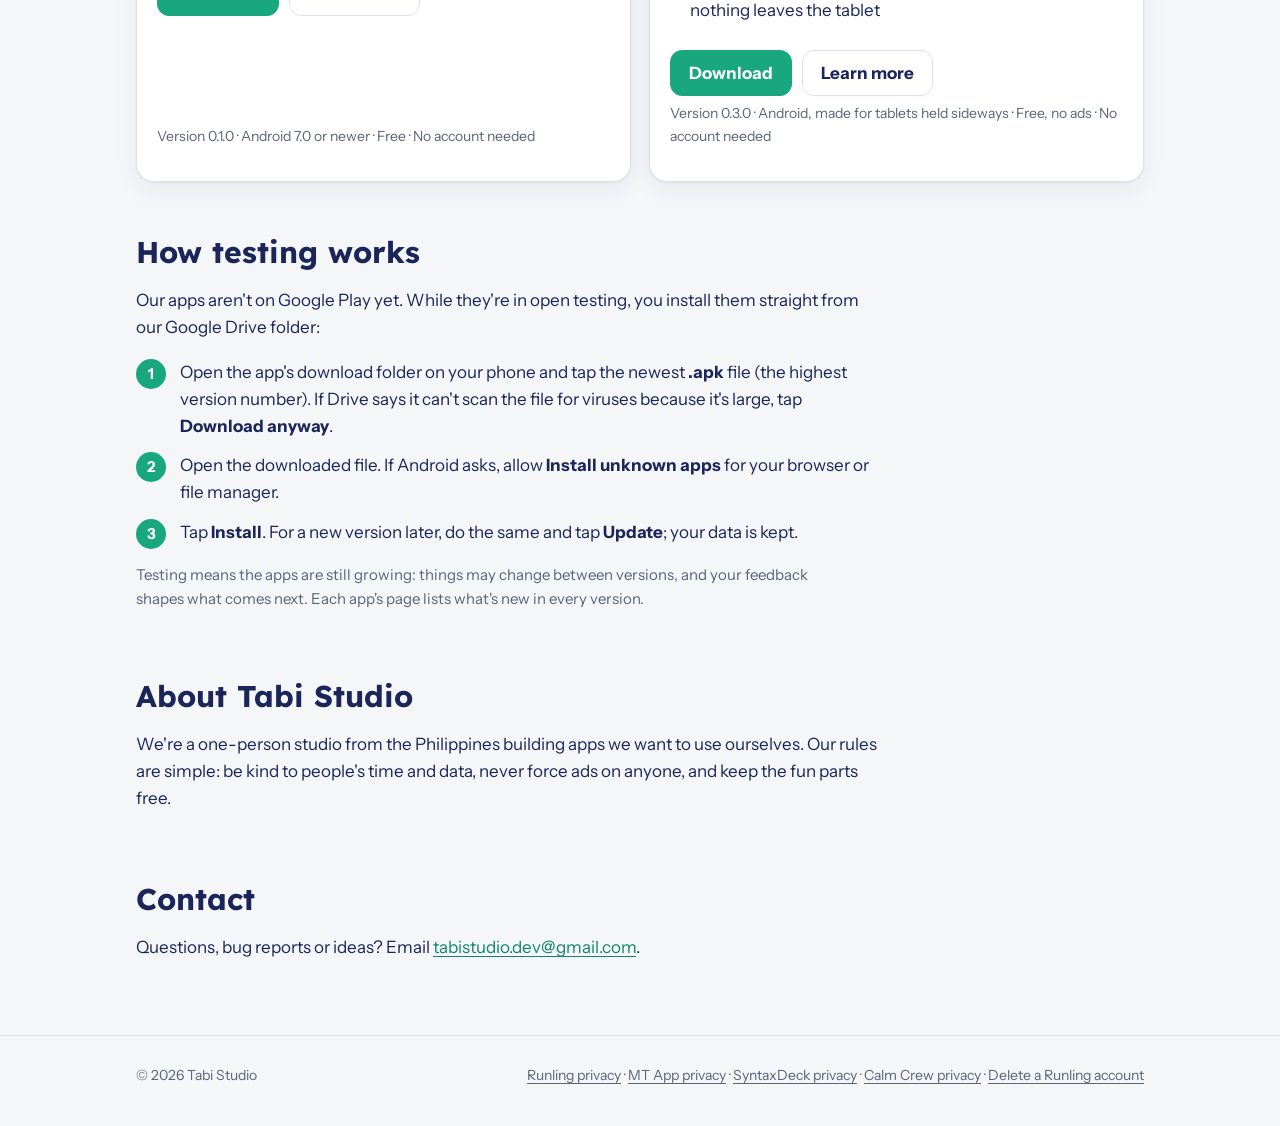
==== commit 902e3107: "updated Runling to 0.17.0 LJT" ====
--- a/index.html
+++ b/index.html
@@ -53,7 +53,7 @@
             <a class="btn primary" href="https://drive.google.com/drive/folders/1OKRJil2Vq85TlMJgisvNVxiQkPWyds1h?usp=sharing">Download</a>
             <a class="btn" href="runling/">Learn more</a>
           </div>
-          <p class="meta">Version 0.16.0 · Android 8.0 or newer (64-bit) · Free, no ads · Needs an account</p>
+          <p class="meta">Version 0.17.0 · Android 8.0 or newer (64-bit) · Free, no ads · Needs an account</p>
         </article>
 
         <article class="card app-card">
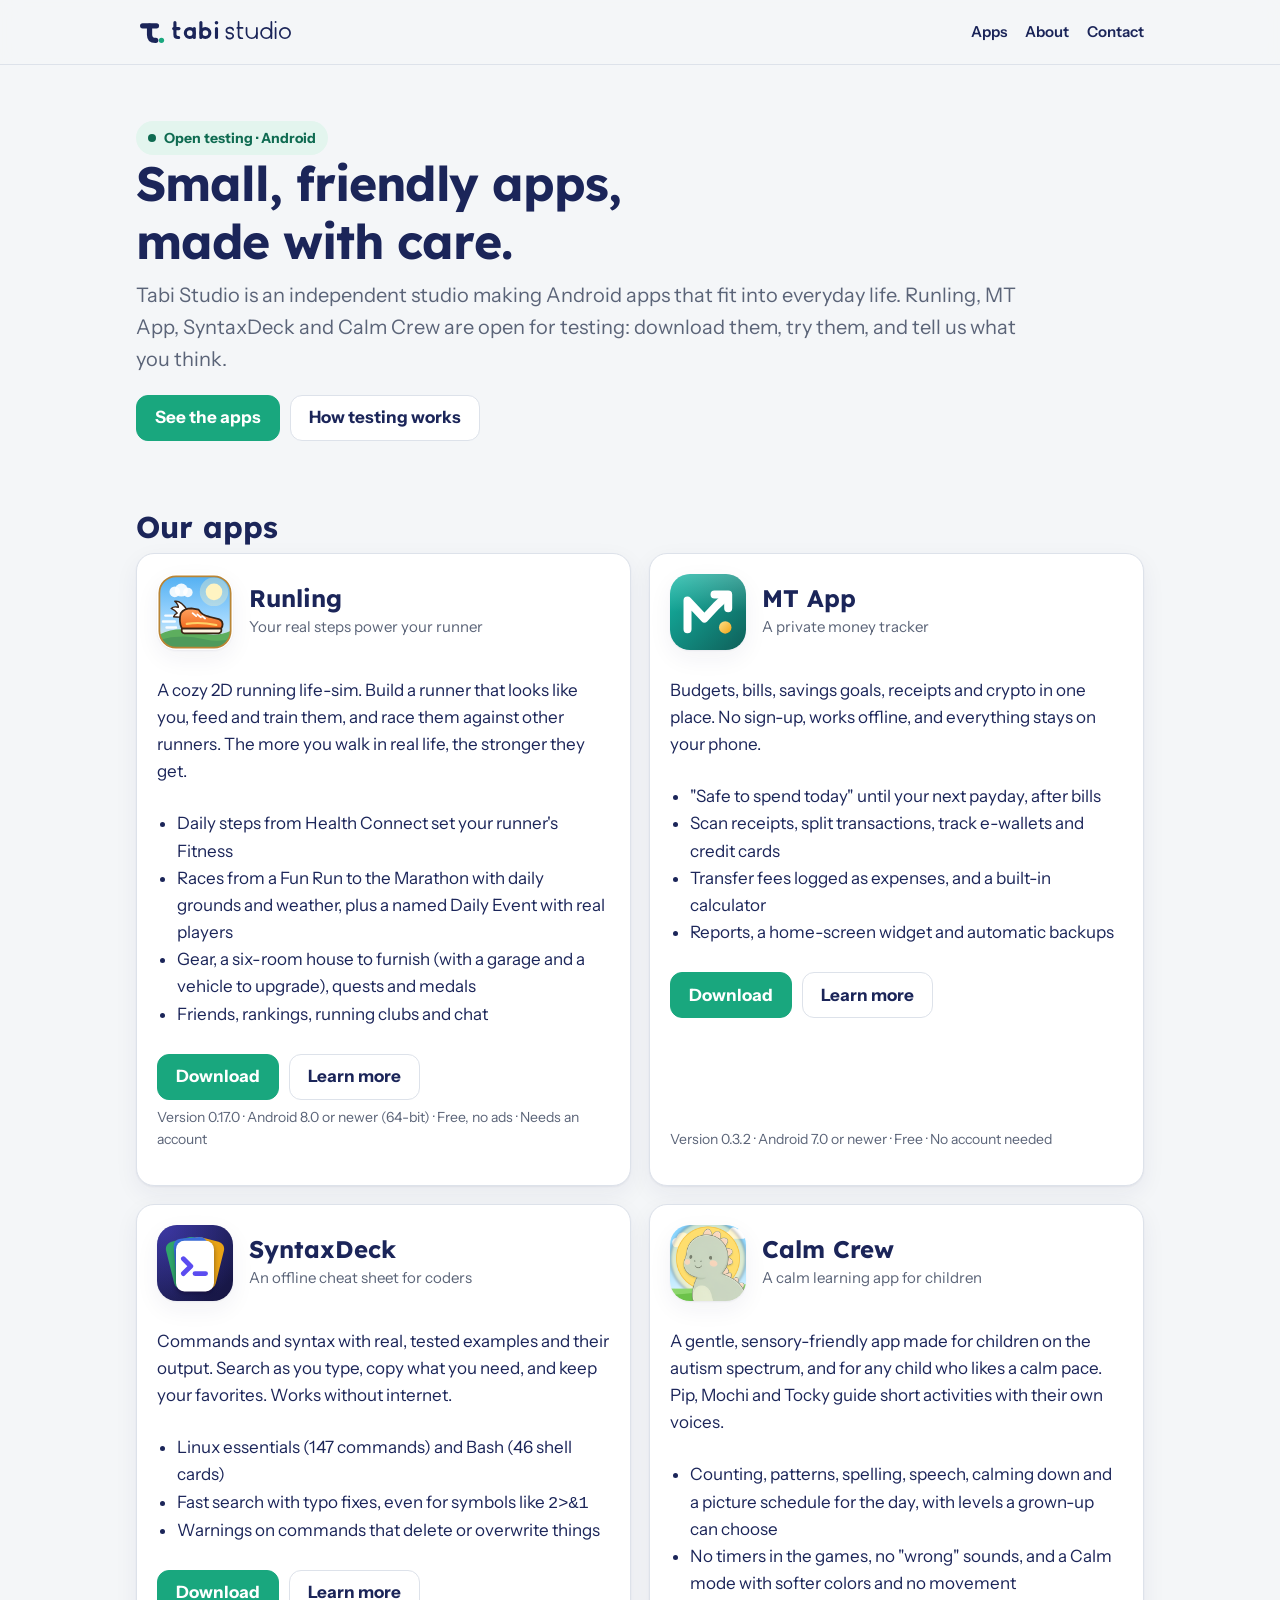
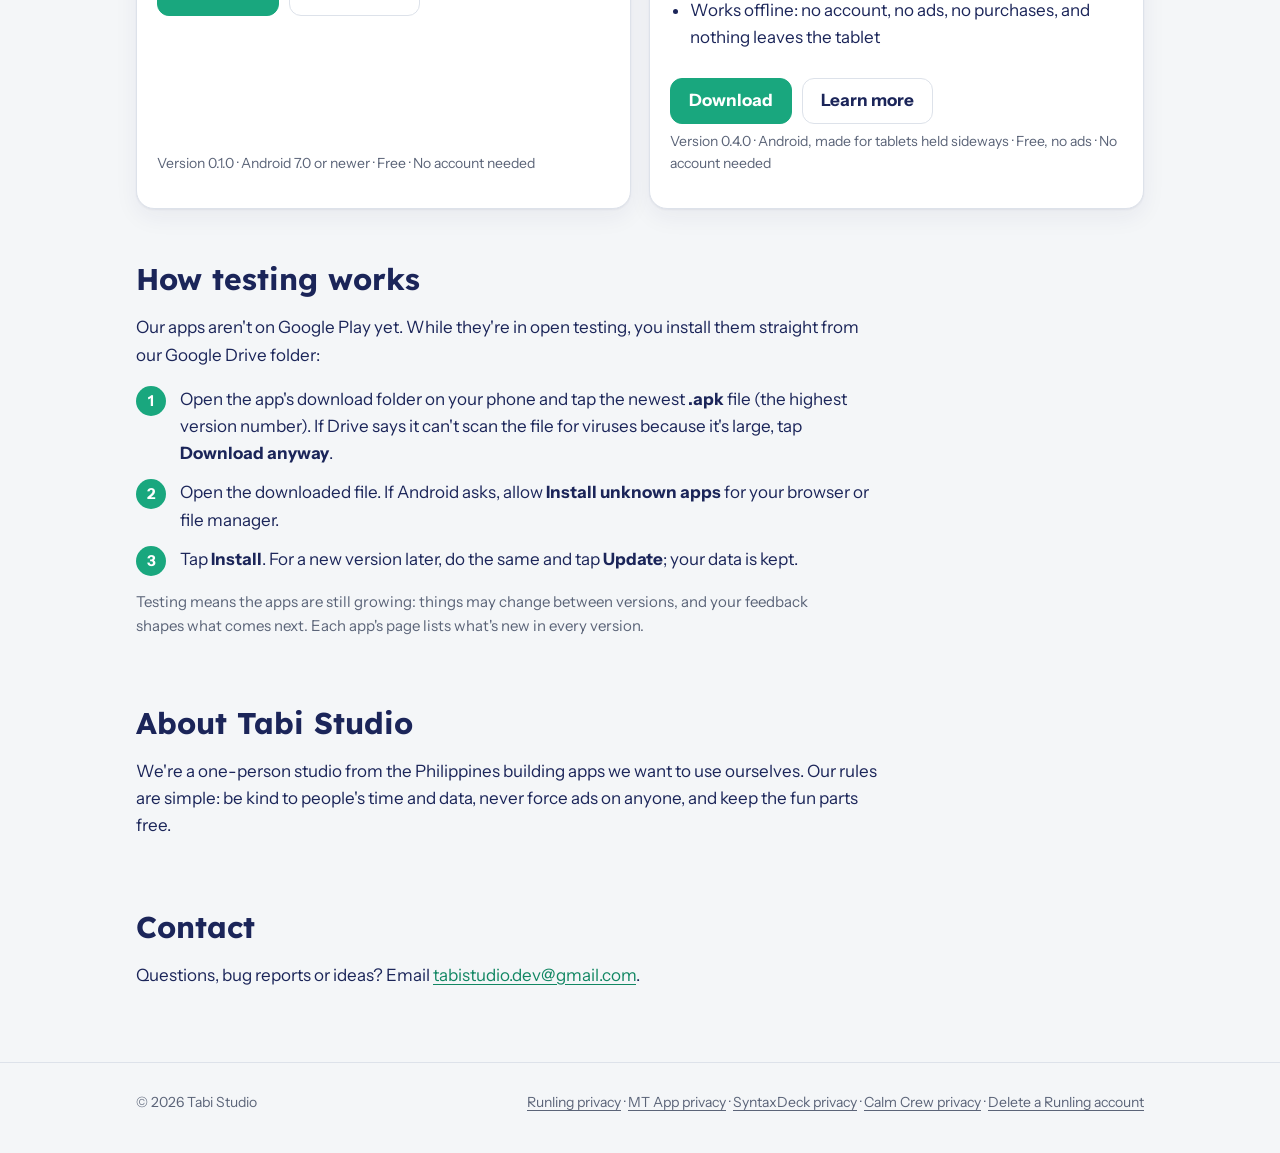
==== commit f2feb0ba: "Calm Crew 0.4.0: levels, Pattern Path, Echo Shop recording, new screenshots LJT Co-Authored-By: Clau" ====
--- a/index.html
+++ b/index.html
@@ -100,7 +100,7 @@
           </div>
           <p>A gentle, sensory-friendly app made for children on the autism spectrum, and for any child who likes a calm pace. Pip, Mochi and Tocky guide short activities with their own voices.</p>
           <ul>
-            <li>Counting, spelling, speech, calming down and a picture schedule for the day</li>
+            <li>Counting, patterns, spelling, speech, calming down and a picture schedule for the day, with levels a grown-up can choose</li>
             <li>No timers in the games, no "wrong" sounds, and a Calm mode with softer colors and no movement</li>
             <li>Works offline: no account, no ads, no purchases, and nothing leaves the tablet</li>
           </ul>
@@ -108,7 +108,7 @@
             <a class="btn primary" href="https://drive.google.com/drive/folders/1st54mq-C1MLj0puG_kujj8EophPT99qO?usp=sharing">Download</a>
             <a class="btn" href="calm-crew/">Learn more</a>
           </div>
-          <p class="meta">Version 0.3.0 · Android, made for tablets held sideways · Free, no ads · No account needed</p>
+          <p class="meta">Version 0.4.0 · Android, made for tablets held sideways · Free, no ads · No account needed</p>
         </article>
       </div>
     </section>
